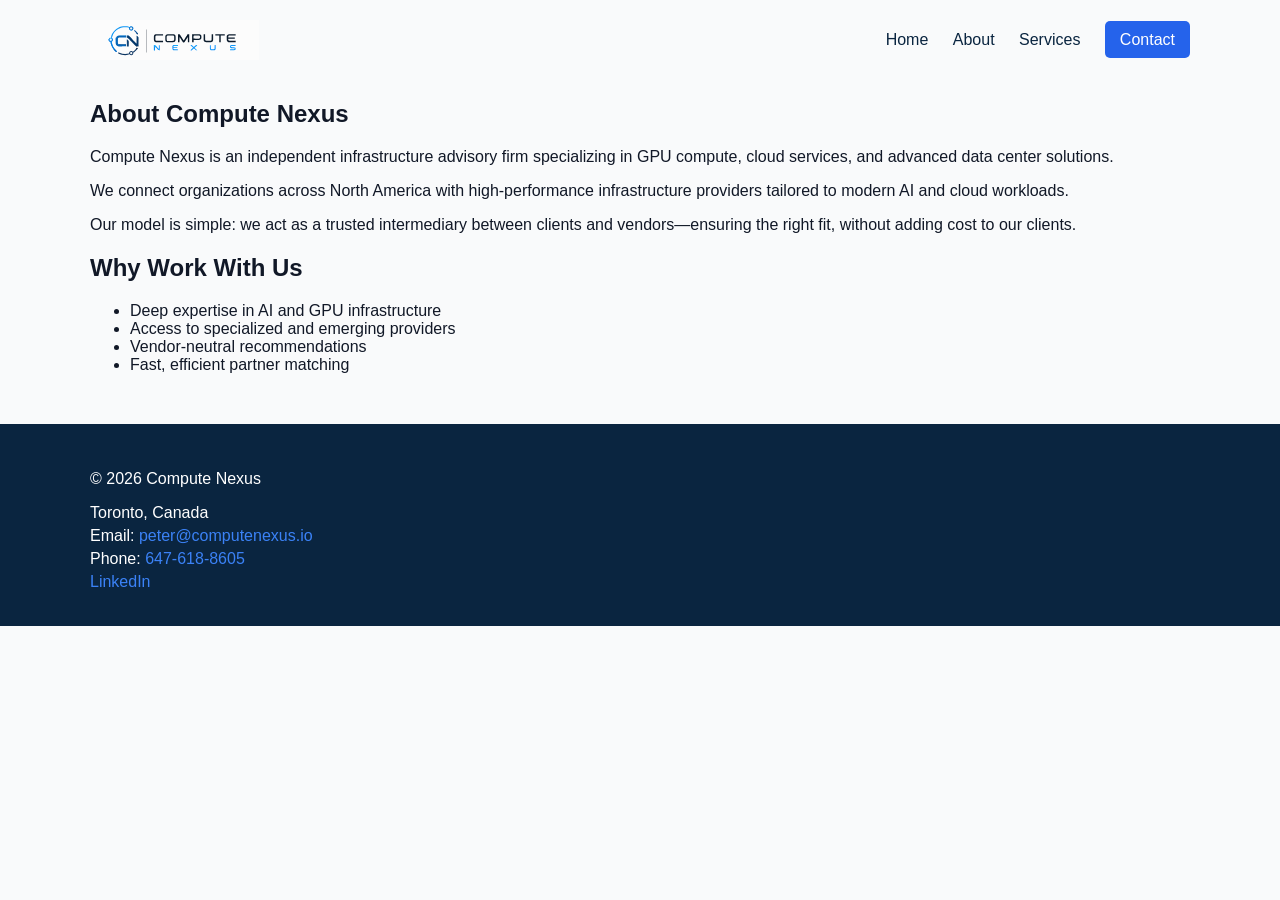
==== about.html @ 67c5bc09 "Add files via upload" ====
<!DOCTYPE html>
<html lang="en">
<head>
    <meta charset="UTF-8">
    <title>About - Compute Nexus</title>
    <link rel="stylesheet" href="css/styles.css">
</head>
<body>

<header>
    <div class="container nav">
        <img src="assets/logo.svg" class="logo">
        <nav>
            <a href="index.html">Home</a>
            <a href="about.html">About</a>
            <a href="services.html">Services</a>
            <a href="contact.html" class="btn">Contact</a>
        </nav>
    </div>
</header>

<section class="container">
    <h1>About Compute Nexus</h1>

    <p>
        Compute Nexus is an independent infrastructure advisory firm specializing
        in GPU compute, cloud services, and advanced data center solutions.
    </p>

    <p>
        We connect organizations across North America with high-performance
        infrastructure providers tailored to modern AI and cloud workloads.
    </p>

    <p>
        Our model is simple: we act as a trusted intermediary between clients
        and vendors—ensuring the right fit, without adding cost to our clients.
    </p>

    <h2>Why Work With Us</h2>
    <ul>
        <li>Deep expertise in AI and GPU infrastructure</li>
        <li>Access to specialized and emerging providers</li>
        <li>Vendor-neutral recommendations</li>
        <li>Fast, efficient partner matching</li>
    </ul>
</section>

<footer class="footer">
    <div class="container">
        <p>© 2026 Compute Nexus</p>
        <div class="footer-info">
            <p>Toronto, Canada</p>
            <p>Email: <a href="mailto:peter@computenexus.io">peter@computenexus.io</a></p>
            <p>Phone: <a href="tel:16476188605">647-618-8605</a></p>
            <p>
                <a href="https://www.linkedin.com/company/compute-nexus/" target="_blank">
                    LinkedIn
                </a>
            </p>
        </div>
    </div>
</footer>

</body>
</html>
---- css/styles.css ----
body {
    font-family: Arial, sans-serif;
    margin: 0;
    background: #F9FAFB;
    color: #111827;
}

.container {
    width: 90%;
    max-width: 1100px;
    margin: auto;
}

.nav {
    display: flex;
    justify-content: space-between;
    align-items: center;
    padding: 20px 0;
}

.logo {
    height: 40px;
}

nav a {
    margin-left: 20px;
    text-decoration: none;
    color: #0A2540;
}

.btn {
    background: #2563EB;
    color: white;
    padding: 10px 15px;
    border-radius: 5px;
}

.hero {
    padding: 100px 0;
    text-align: center;
}

.grid {
    display: flex;
    gap: 20px;
}

.chatbox-placeholder {
    border: 2px dashed #ccc;
    padding: 40px;
    margin-top: 20px;
}

/* FORM */
form input, form textarea {
    display: block;
    width: 100%;
    margin-bottom: 10px;
    padding: 10px;
}

/* FOOTER */
.footer {
    background: #0A2540;
    color: white;
    padding: 30px 0;
    margin-top: 50px;
}

.footer a {
    color: #3B82F6;
    text-decoration: none;
}

.footer-info p {
    margin: 5px 0;
}
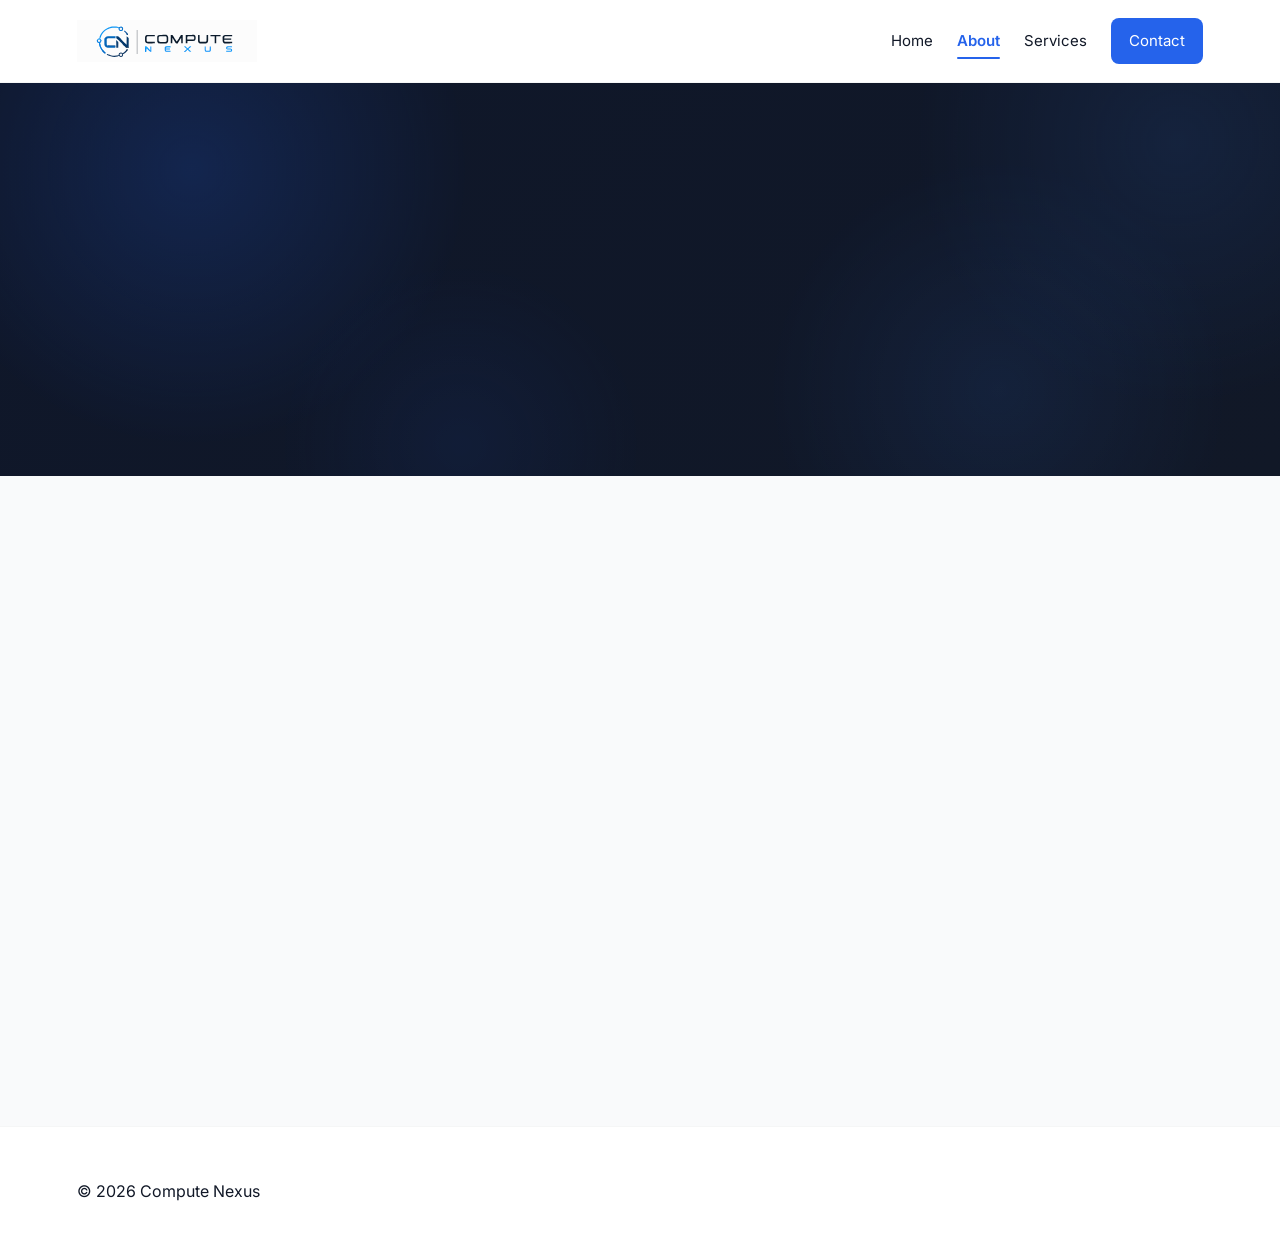
==== commit f9b5a1f1: "Add files via upload May 6th 2026, lots of tweaks" ====
--- a/about.html
+++ b/about.html
@@ -2,65 +2,72 @@
 <html lang="en">
 <head>
     <meta charset="UTF-8">
-    <title>About - Compute Nexus</title>
+    <meta name="viewport" content="width=device-width, initial-scale=1.0">
+    <title>Compute Nexus | GPU, Cloud & Colocation Advisory in Canada and the US</title>
+
+    <meta name="description" content="Toronto-based infrastructure advisory specializing in GPU sourcing, liquid-cooled colocation, cloud services, and AI-ready infrastructure across North America.">
+
+    <link rel="icon" type="image/png" href="assets/favicon-v2.png">
+    <link href="https://fonts.googleapis.com/css2?family=Inter:wght@300;400;600;700&display=swap" rel="stylesheet">
     <link rel="stylesheet" href="css/styles.css">
 </head>
 <body>
 
 <header>
     <div class="container nav">
-        <img src="assets/logo.svg" class="logo">
-        <nav>
+        <img src="assets/logo.svg" alt="Compute Nexus Logo" class="logo">
+
+        <nav class="main-nav">
             <a href="index.html">Home</a>
-            <a href="about.html">About</a>
+            <a href="about.html" class="active">About</a>
             <a href="services.html">Services</a>
-            <a href="contact.html" class="btn">Contact</a>
+            <a href="contact.html" class="btn nav-btn">Contact</a>
         </nav>
     </div>
 </header>
 
-<section class="container">
-    <h1>About Compute Nexus</h1>
+<section class="page-hero hero-about">
+    <div class="container fade-in">
+        <h1>Independent Infrastructure Advisory for Modern AI Workloads</h1>
+        <p>
+            Toronto-based and North America focused, Compute Nexus helps organizations source
+            GPU infrastructure, cloud capacity, and advanced colocation environments with clarity and speed.
+        </p>
+    </div>
+</section>
 
-    <p>
-        Compute Nexus is an independent infrastructure advisory firm specializing
-        in GPU compute, cloud services, and advanced data center solutions.
-    </p>
+<section class="container page-section">
+    <div class="fade-in">
+        <p>
+            Compute Nexus is an independent infrastructure advisory firm specializing
+            in GPU compute, cloud services, and advanced data center solutions.
+        </p>
 
-    <p>
-        We connect organizations across North America with high-performance
-        infrastructure providers tailored to modern AI and cloud workloads.
-    </p>
+        <p>
+            We connect organizations with vetted providers across North America and globally,
+            helping teams move faster while reducing sourcing friction.
+        </p>
+    </div>
 
-    <p>
-        Our model is simple: we act as a trusted intermediary between clients
-        and vendors—ensuring the right fit, without adding cost to our clients.
-    </p>
+    <h2 class="fade-in">Why Work With Us</h2>
 
-    <h2>Why Work With Us</h2>
-    <ul>
-        <li>Deep expertise in AI and GPU infrastructure</li>
-        <li>Access to specialized and emerging providers</li>
-        <li>Vendor-neutral recommendations</li>
-        <li>Fast, efficient partner matching</li>
-    </ul>
+    <div class="card fade-in">
+        <ul>
+            <li>No cost to clients</li>
+            <li>Toronto-based, North America focused</li>
+            <li>Access to specialized, off-market, and emerging providers</li>
+            <li>Vendor-neutral</li>
+            <li>Deep expertise in AI and GPU infrastructure</li>
+        </ul>
+    </div>
 </section>
 
 <footer class="footer">
     <div class="container">
         <p>© 2026 Compute Nexus</p>
-        <div class="footer-info">
-            <p>Toronto, Canada</p>
-            <p>Email: <a href="mailto:peter@computenexus.io">peter@computenexus.io</a></p>
-            <p>Phone: <a href="tel:16476188605">647-618-8605</a></p>
-            <p>
-                <a href="https://www.linkedin.com/company/compute-nexus/" target="_blank">
-                    LinkedIn
-                </a>
-            </p>
-        </div>
     </div>
 </footer>
 
+<script src="js/script.js"></script>
 </body>
 </html>
--- a/css/styles.css
+++ b/css/styles.css
@@ -1,77 +1,429 @@
 body {
-    font-family: Arial, sans-serif;
+    font-family: 'Inter', sans-serif;
     margin: 0;
     background: #F9FAFB;
     color: #111827;
+    line-height: 1.6;
 }
 
 .container {
-    width: 90%;
-    max-width: 1100px;
-    margin: auto;
+    width: 88%;
+    max-width: 1180px;
+    margin: 0 auto;
+}
+
+h1, h2, h3 {
+    font-weight: 600;
+    letter-spacing: -0.4px;
+}
+
+a {
+    text-decoration: none;
+    color: inherit;
+}
+
+/* Header */
+header {
+    padding: 18px 0;
+    background: rgba(255, 255, 255, 0.92);
+    backdrop-filter: blur(8px);
+    -webkit-backdrop-filter: blur(8px);
+    position: sticky;
+    top: 0;
+    z-index: 50;
+    border-bottom: 1px solid rgba(17, 24, 39, 0.04);
 }
 
 .nav {
     display: flex;
+    align-items: center;
     justify-content: space-between;
+}
+
+.logo {
+    max-width: 180px;
+    height: auto;
+}
+
+.main-nav {
+    display: flex;
     align-items: center;
-    padding: 20px 0;
-}
-
-.logo {
-    height: 40px;
-}
-
-nav a {
-    margin-left: 20px;
-    text-decoration: none;
-    color: #0A2540;
+    gap: 24px;
+    flex-wrap: nowrap;
+}
+
+.main-nav a {
+    font-size: 15px;
+    white-space: nowrap;
+    transition: color 0.22s ease;
+}
+
+/* Active navigation */
+.main-nav a.active {
+    color: #2563EB;
+    font-weight: 600;
+}
+
+.main-nav a.active:not(.btn) {
+    position: relative;
+}
+
+.main-nav a.active:not(.btn)::after {
+    content: "";
+    position: absolute;
+    left: 0;
+    bottom: -6px;
+    width: 100%;
+    height: 2px;
+    background: #2563EB;
+    border-radius: 2px;
+}
+
+/* Buttons */
+.btn,
+.btn-outline {
+    padding: 11px 18px;
+    border-radius: 8px;
+    font-size: 14px;
+    display: inline-block;
+    white-space: nowrap;
+    transition:
+        transform 0.22s ease,
+        box-shadow 0.22s ease;
 }
 
 .btn {
     background: #2563EB;
     color: white;
-    padding: 10px 15px;
-    border-radius: 5px;
-}
-
+}
+
+.btn-outline {
+    border: 1px solid #2563EB;
+    color: #2563EB;
+}
+
+.btn:hover,
+.btn-outline:hover {
+    transform: translateY(-2px);
+}
+
+/* Homepage hero */
 .hero {
-    padding: 100px 0;
-    text-align: center;
-}
-
+    position: relative;
+    overflow: hidden;
+    padding: 90px 0 70px;
+    color: white;
+    background:
+        radial-gradient(circle at 20% 20%, rgba(37,99,235,0.35), transparent 25%),
+        radial-gradient(circle at 80% 30%, rgba(59,130,246,0.25), transparent 20%),
+        linear-gradient(135deg, #0f172a 0%, #111827 100%);
+}
+
+.hero h1 {
+    font-size: 46px;
+    line-height: 1.18;
+    max-width: 920px;
+}
+
+.typing-line {
+    font-size: 20px;
+    margin-top: 18px;
+    min-height: 36px;
+    color: #dbeafe;
+}
+
+.cursor {
+    animation: blink 0.9s infinite;
+}
+
+@keyframes blink {
+    50% {
+        opacity: 0;
+    }
+}
+
+.hero-buttons {
+    margin-top: 28px;
+    display: flex;
+    gap: 14px;
+}
+
+/* Interior page hero */
+.page-hero {
+    position: relative;
+    overflow: hidden;
+    padding: 70px 0 50px;
+    color: white;
+    background: linear-gradient(135deg, #0f172a 0%, #111827 100%);
+}
+
+.page-hero::before,
+.page-hero::after {
+    content: "";
+    position: absolute;
+    inset: -20%;
+    pointer-events: none;
+}
+
+.page-hero::before {
+    background:
+        radial-gradient(circle at 25% 30%, rgba(37,99,235,0.40), transparent 20%),
+        radial-gradient(circle at 70% 70%, rgba(59,130,246,0.20), transparent 18%);
+    animation: heroFloatOne 18s ease-in-out infinite alternate;
+}
+
+.page-hero::after {
+    background:
+        radial-gradient(circle at 80% 25%, rgba(59,130,246,0.25), transparent 18%),
+        radial-gradient(circle at 40% 80%, rgba(37,99,235,0.18), transparent 16%);
+    animation: heroFloatTwo 22s ease-in-out infinite alternate;
+}
+
+.page-hero .container {
+    position: relative;
+    z-index: 2;
+}
+
+.page-hero h1 {
+    font-size: 42px;
+    line-height: 1.18;
+    max-width: 850px;
+}
+
+.page-hero p {
+    font-size: 18px;
+    color: #dbeafe;
+    max-width: 760px;
+    margin-top: 14px;
+}
+
+/* Hero variations */
+.hero-home::before {
+    animation-duration: 18s;
+}
+
+.hero-about::before {
+    opacity: 0.48;
+    animation-duration: 24s;
+}
+
+.hero-about::after {
+    opacity: 0.42;
+    animation-duration: 28s;
+}
+
+.hero-services::before {
+    opacity: 0.62;
+    animation-duration: 16s;
+}
+
+.hero-services::after {
+    opacity: 0.50;
+    animation-duration: 20s;
+}
+
+.hero-contact::before {
+    opacity: 0.44;
+    animation-duration: 26s;
+}
+
+.hero-contact::after {
+    opacity: 0.36;
+    animation-duration: 30s;
+}
+
+/* Hero animation */
+@keyframes heroFloatOne {
+    0% {
+        transform: translate3d(0, 0, 0) scale(1);
+    }
+    100% {
+        transform: translate3d(-24px, 18px, 0) scale(1.06);
+    }
+}
+
+@keyframes heroFloatTwo {
+    0% {
+        transform: translate3d(0, 0, 0) scale(1);
+    }
+    100% {
+        transform: translate3d(22px, -16px, 0) scale(1.04);
+    }
+}
+
+/* Sections */
+.page-section,
+.features {
+    padding: 56px 0;
+}
+
+.page-section p,
+.page-section li {
+    font-size: 18px;
+    line-height: 1.7;
+}
+
+.page-section ul {
+    padding-left: 20px;
+}
+
+/* Grid */
 .grid {
-    display: flex;
-    gap: 20px;
-}
-
-.chatbox-placeholder {
-    border: 2px dashed #ccc;
-    padding: 40px;
-    margin-top: 20px;
-}
-
-/* FORM */
-form input, form textarea {
-    display: block;
+    display: grid;
+    grid-template-columns: repeat(3, 1fr);
+    gap: 22px;
+}
+
+/* Cards */
+.card {
+    background: white;
+    padding: 26px;
+    border-radius: 12px;
+    box-shadow: 0 6px 18px rgba(0,0,0,0.05);
+    border: 1px solid rgba(17, 24, 39, 0.04);
+    transition:
+        transform 0.28s ease,
+        box-shadow 0.28s ease,
+        border-color 0.28s ease;
+    will-change: transform;
+    margin-bottom: 22px;
+}
+
+.card:hover {
+    transform: translateY(-6px);
+    box-shadow: 0 14px 32px rgba(0, 0, 0, 0.09);
+    border-color: rgba(37, 99, 235, 0.10);
+}
+
+/* Fade in */
+.fade-in {
+    opacity: 0;
+    transform: translateY(18px);
+    transition:
+        opacity 0.65s ease,
+        transform 0.65s ease;
+}
+
+.fade-in.visible {
+    opacity: 1;
+    transform: translateY(0);
+}
+
+/* Forms */
+form input,
+form textarea,
+button {
     width: 100%;
-    margin-bottom: 10px;
-    padding: 10px;
-}
-
-/* FOOTER */
+    box-sizing: border-box;
+    padding: 12px;
+    margin-bottom: 12px;
+    border-radius: 8px;
+    border: 1px solid #d1d5db;
+    font-family: inherit;
+    font-size: 15px;
+}
+
+textarea {
+    min-height: 140px;
+    resize: vertical;
+}
+
+button {
+    background: #2563EB;
+    color: white;
+    border: none;
+    cursor: pointer;
+}
+
+/* Footer */
 .footer {
-    background: #0A2540;
-    color: white;
-    padding: 30px 0;
-    margin-top: 50px;
-}
-
-.footer a {
-    color: #3B82F6;
-    text-decoration: none;
+    padding: 36px 0;
+    background: #ffffff;
+    margin-top: 40px;
+    border-top: 1px solid rgba(17, 24, 39, 0.04);
 }
 
 .footer-info p {
-    margin: 5px 0;
+    margin: 4px 0;
+}
+
+/* Mobile */
+@media (max-width: 768px) {
+
+    .container {
+        width: 92%;
+    }
+
+    .nav {
+        flex-direction: column;
+        gap: 14px;
+    }
+
+    .main-nav {
+        width: 100%;
+        display: grid;
+        grid-template-columns: repeat(2, auto);
+        justify-content: center;
+        gap: 10px 12px;
+    }
+
+    .main-nav a {
+        text-align: center;
+        font-size: 14px;
+    }
+
+    .nav-btn {
+        padding-left: 14px;
+        padding-right: 14px;
+    }
+
+    .hero,
+    .page-hero {
+        padding: 52px 0 42px;
+    }
+
+    .hero h1,
+    .page-hero h1 {
+        font-size: 30px;
+        line-height: 1.22;
+        text-align: center;
+    }
+
+    .typing-line,
+    .page-hero p {
+        font-size: 16px;
+        text-align: center;
+        min-height: 54px;
+    }
+
+    .hero-buttons {
+        flex-direction: column;
+        align-items: center;
+    }
+
+    .grid {
+        grid-template-columns: 1fr;
+    }
+
+    .page-section p,
+    .page-section li {
+        font-size: 17px;
+        line-height: 1.65;
+    }
+
+    .card {
+        padding: 20px;
+    }
+
+    .card:active {
+        transform: translateY(-2px);
+    }
+
+    .calendly-inline-widget {
+        height: 760px !important;
+    }
+
+    .logo {
+        max-width: 170px;
+    }
 }
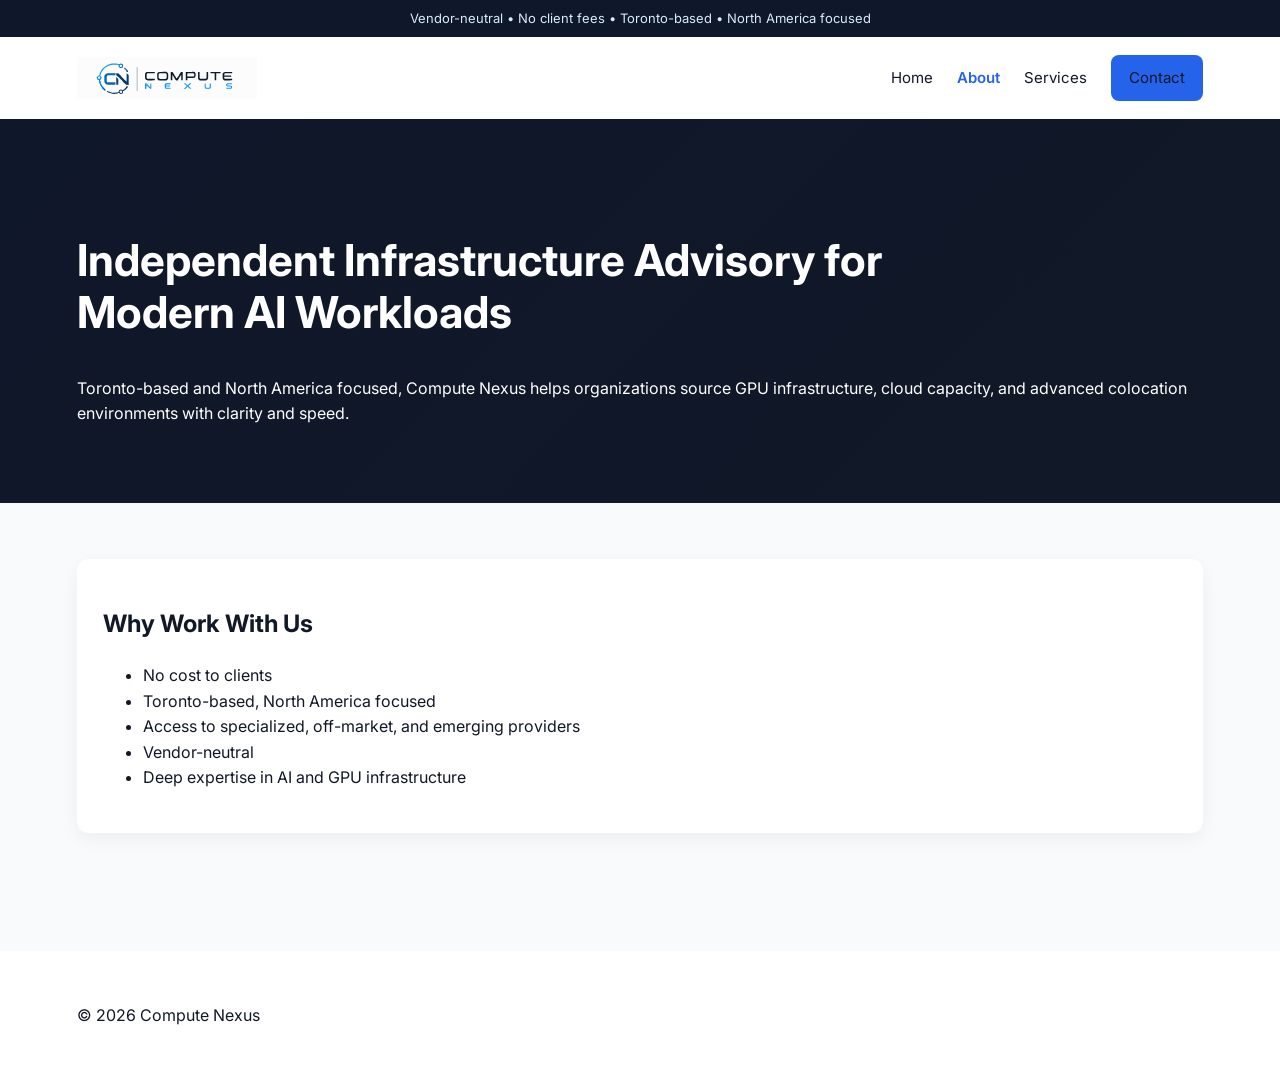
==== commit c0050245: "Add files via upload trying updates again" ====
--- a/about.html
+++ b/about.html
@@ -7,11 +7,24 @@
 
     <meta name="description" content="Toronto-based infrastructure advisory specializing in GPU sourcing, liquid-cooled colocation, cloud services, and AI-ready infrastructure across North America.">
 
+    <!-- Google tag (gtag.js) -->
+    <script async src="https://www.googletagmanager.com/gtag/js?id=G-DFV7FZLFPQ"></script>
+    <script>
+      window.dataLayer = window.dataLayer || [];
+      function gtag(){dataLayer.push(arguments);}
+      gtag('js', new Date());
+      gtag('config', 'G-DFV7FZLFPQ');
+    </script>
+
     <link rel="icon" type="image/png" href="assets/favicon-v2.png">
     <link href="https://fonts.googleapis.com/css2?family=Inter:wght@300;400;600;700&display=swap" rel="stylesheet">
     <link rel="stylesheet" href="css/styles.css">
 </head>
 <body>
+
+<div class="top-strip">
+    Vendor-neutral • No client fees • Toronto-based • North America focused
+</div>
 
 <header>
     <div class="container nav">
@@ -30,28 +43,15 @@
     <div class="container fade-in">
         <h1>Independent Infrastructure Advisory for Modern AI Workloads</h1>
         <p>
-            Toronto-based and North America focused, Compute Nexus helps organizations source
-            GPU infrastructure, cloud capacity, and advanced colocation environments with clarity and speed.
+            Toronto-based and North America focused, Compute Nexus helps organizations source GPU infrastructure,
+            cloud capacity, and advanced colocation environments with clarity and speed.
         </p>
     </div>
 </section>
 
 <section class="container page-section">
-    <div class="fade-in">
-        <p>
-            Compute Nexus is an independent infrastructure advisory firm specializing
-            in GPU compute, cloud services, and advanced data center solutions.
-        </p>
-
-        <p>
-            We connect organizations with vetted providers across North America and globally,
-            helping teams move faster while reducing sourcing friction.
-        </p>
-    </div>
-
-    <h2 class="fade-in">Why Work With Us</h2>
-
     <div class="card fade-in">
+        <h2>Why Work With Us</h2>
         <ul>
             <li>No cost to clients</li>
             <li>Toronto-based, North America focused</li>
--- a/css/styles.css
+++ b/css/styles.css
@@ -12,115 +12,72 @@
     margin: 0 auto;
 }
 
-h1, h2, h3 {
-    font-weight: 600;
-    letter-spacing: -0.4px;
+.top-strip {
+    background: #0f172a;
+    color: #dbeafe;
+    font-size: 13px;
+    padding: 8px 0;
+    text-align: center;
 }
 
-a {
-    text-decoration: none;
-    color: inherit;
-}
-
-/* Header */
 header {
     padding: 18px 0;
-    background: rgba(255, 255, 255, 0.92);
+    background: rgba(255,255,255,0.94);
     backdrop-filter: blur(8px);
-    -webkit-backdrop-filter: blur(8px);
     position: sticky;
     top: 0;
     z-index: 50;
-    border-bottom: 1px solid rgba(17, 24, 39, 0.04);
 }
 
 .nav {
     display: flex;
+    justify-content: space-between;
     align-items: center;
-    justify-content: space-between;
 }
 
 .logo {
     max-width: 180px;
-    height: auto;
 }
 
 .main-nav {
     display: flex;
+    gap: 24px;
     align-items: center;
-    gap: 24px;
-    flex-wrap: nowrap;
 }
 
 .main-nav a {
+    text-decoration: none;
+    color: #111827;
     font-size: 15px;
-    white-space: nowrap;
-    transition: color 0.22s ease;
 }
 
-/* Active navigation */
 .main-nav a.active {
     color: #2563EB;
     font-weight: 600;
 }
 
-.main-nav a.active:not(.btn) {
-    position: relative;
-}
-
-.main-nav a.active:not(.btn)::after {
-    content: "";
-    position: absolute;
-    left: 0;
-    bottom: -6px;
-    width: 100%;
-    height: 2px;
-    background: #2563EB;
-    border-radius: 2px;
-}
-
-/* Buttons */
-.btn,
-.btn-outline {
-    padding: 11px 18px;
-    border-radius: 8px;
-    font-size: 14px;
-    display: inline-block;
-    white-space: nowrap;
-    transition:
-        transform 0.22s ease,
-        box-shadow 0.22s ease;
+.main-nav a.btn.active {
+    color: white;
 }
 
 .btn {
     background: #2563EB;
     color: white;
+    padding: 11px 18px;
+    border-radius: 8px;
+    text-decoration: none;
 }
 
-.btn-outline {
-    border: 1px solid #2563EB;
-    color: #2563EB;
+.hero,
+.page-hero {
+    padding: 80px 0 60px;
+    background: linear-gradient(135deg, #0f172a 0%, #111827 100%);
+    color: white;
 }
 
-.btn:hover,
-.btn-outline:hover {
-    transform: translateY(-2px);
-}
-
-/* Homepage hero */
-.hero {
-    position: relative;
-    overflow: hidden;
-    padding: 90px 0 70px;
-    color: white;
-    background:
-        radial-gradient(circle at 20% 20%, rgba(37,99,235,0.35), transparent 25%),
-        radial-gradient(circle at 80% 30%, rgba(59,130,246,0.25), transparent 20%),
-        linear-gradient(135deg, #0f172a 0%, #111827 100%);
-}
-
-.hero h1 {
-    font-size: 46px;
+.hero h1,
+.page-hero h1 {
+    font-size: 44px;
     line-height: 1.18;
     max-width: 920px;
 }
@@ -132,184 +89,35 @@
     color: #dbeafe;
 }
 
-.cursor {
-    animation: blink 0.9s infinite;
+.hero-buttons {
+    margin-top: 28px;
 }
 
-@keyframes blink {
-    50% {
-        opacity: 0;
-    }
-}
-
-.hero-buttons {
-    margin-top: 28px;
-    display: flex;
-    gap: 14px;
-}
-
-/* Interior page hero */
-.page-hero {
-    position: relative;
-    overflow: hidden;
-    padding: 70px 0 50px;
-    color: white;
-    background: linear-gradient(135deg, #0f172a 0%, #111827 100%);
-}
-
-.page-hero::before,
-.page-hero::after {
-    content: "";
-    position: absolute;
-    inset: -20%;
-    pointer-events: none;
-}
-
-.page-hero::before {
-    background:
-        radial-gradient(circle at 25% 30%, rgba(37,99,235,0.40), transparent 20%),
-        radial-gradient(circle at 70% 70%, rgba(59,130,246,0.20), transparent 18%);
-    animation: heroFloatOne 18s ease-in-out infinite alternate;
-}
-
-.page-hero::after {
-    background:
-        radial-gradient(circle at 80% 25%, rgba(59,130,246,0.25), transparent 18%),
-        radial-gradient(circle at 40% 80%, rgba(37,99,235,0.18), transparent 16%);
-    animation: heroFloatTwo 22s ease-in-out infinite alternate;
-}
-
-.page-hero .container {
-    position: relative;
-    z-index: 2;
-}
-
-.page-hero h1 {
-    font-size: 42px;
-    line-height: 1.18;
-    max-width: 850px;
-}
-
-.page-hero p {
-    font-size: 18px;
-    color: #dbeafe;
-    max-width: 760px;
-    margin-top: 14px;
-}
-
-/* Hero variations */
-.hero-home::before {
-    animation-duration: 18s;
-}
-
-.hero-about::before {
-    opacity: 0.48;
-    animation-duration: 24s;
-}
-
-.hero-about::after {
-    opacity: 0.42;
-    animation-duration: 28s;
-}
-
-.hero-services::before {
-    opacity: 0.62;
-    animation-duration: 16s;
-}
-
-.hero-services::after {
-    opacity: 0.50;
-    animation-duration: 20s;
-}
-
-.hero-contact::before {
-    opacity: 0.44;
-    animation-duration: 26s;
-}
-
-.hero-contact::after {
-    opacity: 0.36;
-    animation-duration: 30s;
-}
-
-/* Hero animation */
-@keyframes heroFloatOne {
-    0% {
-        transform: translate3d(0, 0, 0) scale(1);
-    }
-    100% {
-        transform: translate3d(-24px, 18px, 0) scale(1.06);
-    }
-}
-
-@keyframes heroFloatTwo {
-    0% {
-        transform: translate3d(0, 0, 0) scale(1);
-    }
-    100% {
-        transform: translate3d(22px, -16px, 0) scale(1.04);
-    }
-}
-
-/* Sections */
-.page-section,
-.features {
+.features,
+.page-section {
     padding: 56px 0;
 }
 
-.page-section p,
-.page-section li {
-    font-size: 18px;
-    line-height: 1.7;
-}
-
-.page-section ul {
-    padding-left: 20px;
-}
-
-/* Grid */
 .grid {
     display: grid;
     grid-template-columns: repeat(3, 1fr);
     gap: 22px;
 }
 
-/* Cards */
 .card {
     background: white;
     padding: 26px;
     border-radius: 12px;
     box-shadow: 0 6px 18px rgba(0,0,0,0.05);
-    border: 1px solid rgba(17, 24, 39, 0.04);
-    transition:
-        transform 0.28s ease,
-        box-shadow 0.28s ease,
-        border-color 0.28s ease;
-    will-change: transform;
     margin-bottom: 22px;
 }
 
-.card:hover {
-    transform: translateY(-6px);
-    box-shadow: 0 14px 32px rgba(0, 0, 0, 0.09);
-    border-color: rgba(37, 99, 235, 0.10);
+.footer {
+    padding: 36px 0;
+    background: white;
+    margin-top: 40px;
 }
 
-/* Fade in */
-.fade-in {
-    opacity: 0;
-    transform: translateY(18px);
-    transition:
-        opacity 0.65s ease,
-        transform 0.65s ease;
-}
-
-.fade-in.visible {
-    opacity: 1;
-    transform: translateY(0);
-}
-
-/* Forms */
 form input,
 form textarea,
 button {
@@ -320,12 +128,6 @@
     border-radius: 8px;
     border: 1px solid #d1d5db;
     font-family: inherit;
-    font-size: 15px;
-}
-
-textarea {
-    min-height: 140px;
-    resize: vertical;
 }
 
 button {
@@ -335,25 +137,12 @@
     cursor: pointer;
 }
 
-/* Footer */
-.footer {
-    padding: 36px 0;
-    background: #ffffff;
-    margin-top: 40px;
-    border-top: 1px solid rgba(17, 24, 39, 0.04);
+.email-direct {
+    margin-top: 16px;
+    font-size: 15px;
 }
 
-.footer-info p {
-    margin: 4px 0;
-}
-
-/* Mobile */
 @media (max-width: 768px) {
-
-    .container {
-        width: 92%;
-    }
-
     .nav {
         flex-direction: column;
         gap: 14px;
@@ -367,63 +156,13 @@
         gap: 10px 12px;
     }
 
-    .main-nav a {
-        text-align: center;
-        font-size: 14px;
-    }
-
-    .nav-btn {
-        padding-left: 14px;
-        padding-right: 14px;
-    }
-
-    .hero,
-    .page-hero {
-        padding: 52px 0 42px;
-    }
-
     .hero h1,
     .page-hero h1 {
         font-size: 30px;
-        line-height: 1.22;
         text-align: center;
-    }
-
-    .typing-line,
-    .page-hero p {
-        font-size: 16px;
-        text-align: center;
-        min-height: 54px;
-    }
-
-    .hero-buttons {
-        flex-direction: column;
-        align-items: center;
     }
 
     .grid {
         grid-template-columns: 1fr;
     }
-
-    .page-section p,
-    .page-section li {
-        font-size: 17px;
-        line-height: 1.65;
-    }
-
-    .card {
-        padding: 20px;
-    }
-
-    .card:active {
-        transform: translateY(-2px);
-    }
-
-    .calendly-inline-widget {
-        height: 760px !important;
-    }
-
-    .logo {
-        max-width: 170px;
-    }
 }
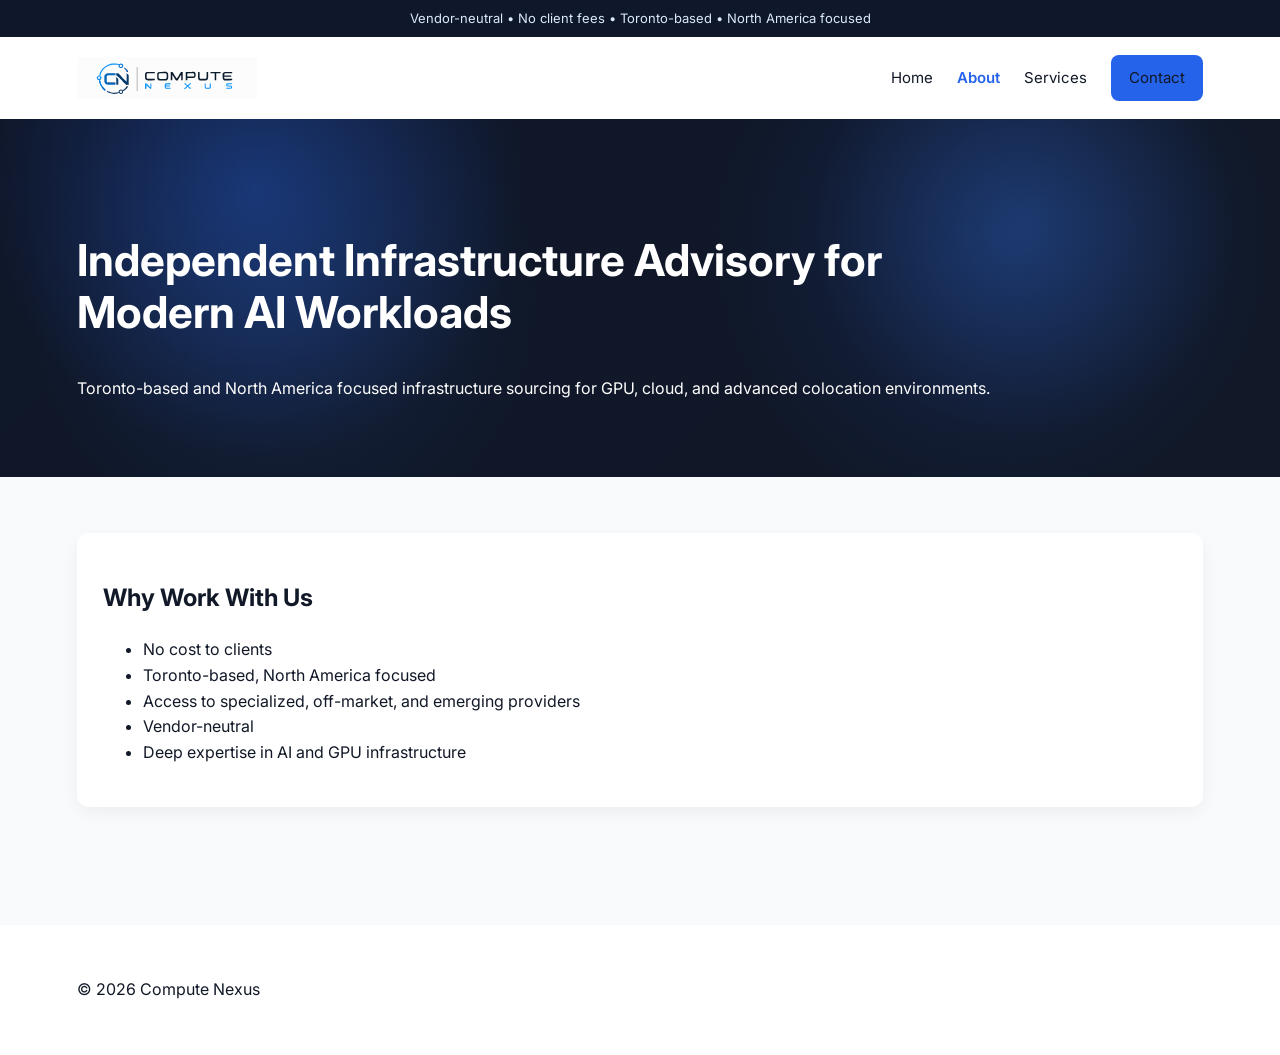
==== commit 1c14e4f7: "Add files via upload" ====
--- a/about.html
+++ b/about.html
@@ -22,14 +22,11 @@
 </head>
 <body>
 
-<div class="top-strip">
-    Vendor-neutral • No client fees • Toronto-based • North America focused
-</div>
+<div class="top-strip">Vendor-neutral • No client fees • Toronto-based • North America focused</div>
 
 <header>
     <div class="container nav">
         <img src="assets/logo.svg" alt="Compute Nexus Logo" class="logo">
-
         <nav class="main-nav">
             <a href="index.html">Home</a>
             <a href="about.html" class="active">About</a>
@@ -40,17 +37,14 @@
 </header>
 
 <section class="page-hero hero-about">
-    <div class="container fade-in">
+    <div class="container">
         <h1>Independent Infrastructure Advisory for Modern AI Workloads</h1>
-        <p>
-            Toronto-based and North America focused, Compute Nexus helps organizations source GPU infrastructure,
-            cloud capacity, and advanced colocation environments with clarity and speed.
-        </p>
+        <p>Toronto-based and North America focused infrastructure sourcing for GPU, cloud, and advanced colocation environments.</p>
     </div>
 </section>
 
 <section class="container page-section">
-    <div class="card fade-in">
+    <div class="card">
         <h2>Why Work With Us</h2>
         <ul>
             <li>No cost to clients</li>
--- a/css/styles.css
+++ b/css/styles.css
@@ -70,9 +70,35 @@
 
 .hero,
 .page-hero {
+    position: relative;
+    overflow: hidden;
     padding: 80px 0 60px;
-    background: linear-gradient(135deg, #0f172a 0%, #111827 100%);
     color: white;
+    background:
+        radial-gradient(circle at 20% 20%, rgba(37,99,235,0.35), transparent 25%),
+        radial-gradient(circle at 80% 30%, rgba(59,130,246,0.25), transparent 20%),
+        linear-gradient(135deg, #0f172a 0%, #111827 100%);
+}
+
+.hero::before,
+.page-hero::before {
+    content: "";
+    position: absolute;
+    inset: -20%;
+    background:
+        radial-gradient(circle at 30% 50%, rgba(59,130,246,0.12), transparent 20%),
+        radial-gradient(circle at 70% 40%, rgba(37,99,235,0.16), transparent 22%);
+    animation: drift 18s ease-in-out infinite alternate;
+    pointer-events: none;
+}
+
+@keyframes drift {
+    0% {
+        transform: translate3d(0,0,0) scale(1);
+    }
+    100% {
+        transform: translate3d(-24px,16px,0) scale(1.06);
+    }
 }
 
 .hero h1,
@@ -80,17 +106,20 @@
     font-size: 44px;
     line-height: 1.18;
     max-width: 920px;
+    position: relative;
+    z-index: 2;
 }
 
-.typing-line {
-    font-size: 20px;
-    margin-top: 18px;
-    min-height: 36px;
-    color: #dbeafe;
+.hero p,
+.page-hero p {
+    position: relative;
+    z-index: 2;
 }
 
 .hero-buttons {
     margin-top: 28px;
+    position: relative;
+    z-index: 2;
 }
 
 .features,
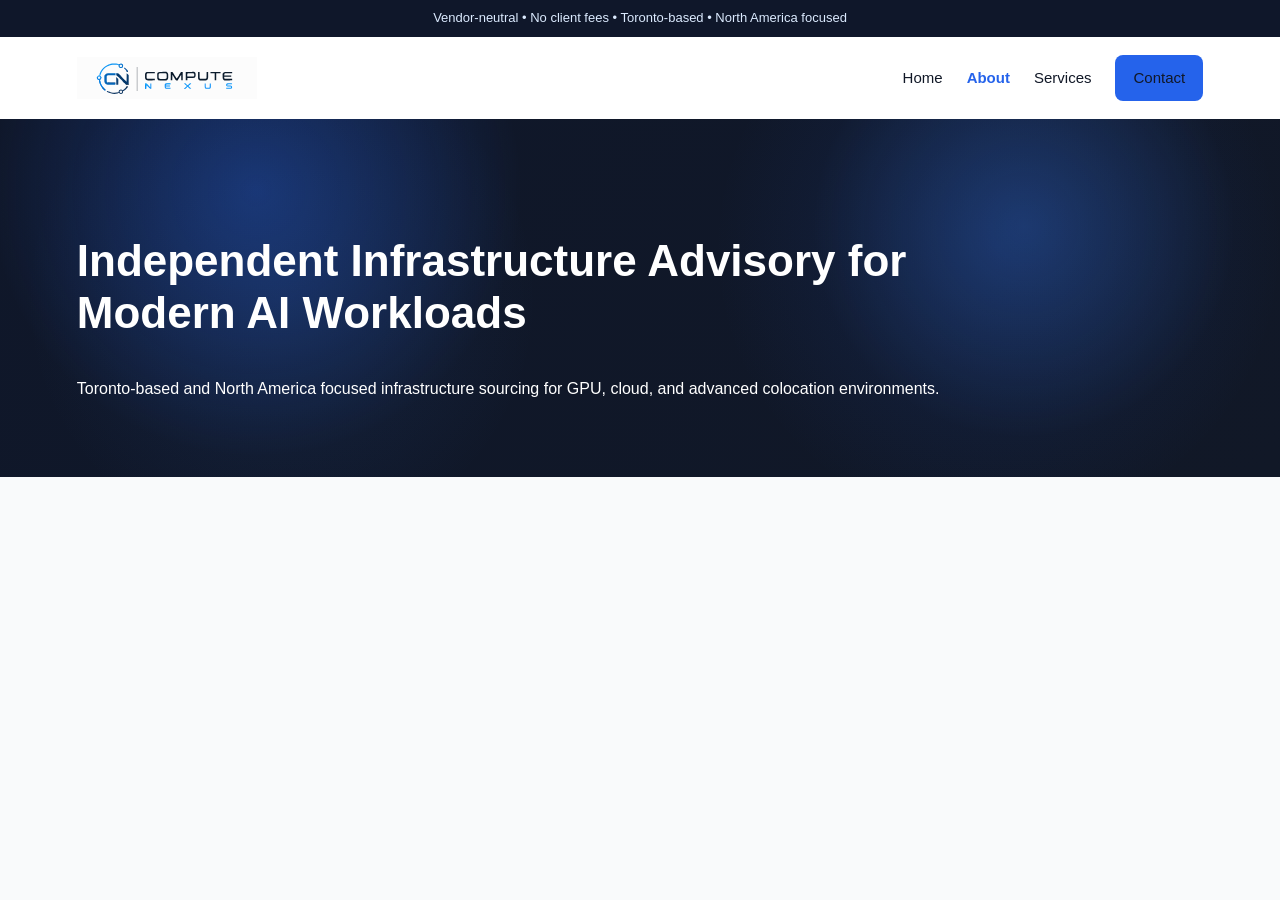
==== commit 18c0b422: "Final favicon update" ====
--- a/about.html
+++ b/about.html
@@ -1,67 +1,73 @@
-<!DOCTYPE html>
-<html lang="en">
-<head>
-    <meta charset="UTF-8">
-    <meta name="viewport" content="width=device-width, initial-scale=1.0">
-    <title>Compute Nexus | GPU, Cloud & Colocation Advisory in Canada and the US</title>
-
-    <meta name="description" content="Toronto-based infrastructure advisory specializing in GPU sourcing, liquid-cooled colocation, cloud services, and AI-ready infrastructure across North America.">
-
-    <!-- Google tag (gtag.js) -->
-    <script async src="https://www.googletagmanager.com/gtag/js?id=G-DFV7FZLFPQ"></script>
-    <script>
-      window.dataLayer = window.dataLayer || [];
-      function gtag(){dataLayer.push(arguments);}
-      gtag('js', new Date());
-      gtag('config', 'G-DFV7FZLFPQ');
-    </script>
-
-    <link rel="icon" type="image/png" href="assets/favicon-v2.png">
-    <link href="https://fonts.googleapis.com/css2?family=Inter:wght@300;400;600;700&display=swap" rel="stylesheet">
-    <link rel="stylesheet" href="css/styles.css">
-</head>
-<body>
-
-<div class="top-strip">Vendor-neutral • No client fees • Toronto-based • North America focused</div>
-
-<header>
-    <div class="container nav">
-        <img src="assets/logo.svg" alt="Compute Nexus Logo" class="logo">
-        <nav class="main-nav">
-            <a href="index.html">Home</a>
-            <a href="about.html" class="active">About</a>
-            <a href="services.html">Services</a>
-            <a href="contact.html" class="btn nav-btn">Contact</a>
-        </nav>
-    </div>
-</header>
-
-<section class="page-hero hero-about">
-    <div class="container">
-        <h1>Independent Infrastructure Advisory for Modern AI Workloads</h1>
-        <p>Toronto-based and North America focused infrastructure sourcing for GPU, cloud, and advanced colocation environments.</p>
-    </div>
-</section>
-
-<section class="container page-section">
-    <div class="card">
-        <h2>Why Work With Us</h2>
-        <ul>
-            <li>No cost to clients</li>
-            <li>Toronto-based, North America focused</li>
-            <li>Access to specialized, off-market, and emerging providers</li>
-            <li>Vendor-neutral</li>
-            <li>Deep expertise in AI and GPU infrastructure</li>
-        </ul>
-    </div>
-</section>
-
-<footer class="footer">
-    <div class="container">
-        <p>© 2026 Compute Nexus</p>
-    </div>
-</footer>
-
-<script src="js/script.js"></script>
-</body>
+<!DOCTYPE html>
+<html lang="en">
+
+<head>
+
+<meta charset="UTF-8">
+<meta name="viewport" content="width=device-width, initial-scale=1.0">
+
+<title>Compute Nexus | GPU, Cloud & Colocation Advisory in Canada and the US</title>
+
+<meta name="description"
+content="Toronto-based infrastructure advisory specializing in GPU sourcing, liquid-cooled colocation, cloud services, and AI-ready infrastructure across North America.">
+
+<script async src="https://www.googletagmanager.com/gtag/js?id=G-HRFWMETFZD"></script>
+
+<script>
+window.dataLayer=window.dataLayer||[];
+function gtag(){dataLayer.push(arguments);}
+gtag('js',new Date());
+gtag('config','G-HRFWMETFZD');
+</script>
+
+<!-- Favicon -->
+<link rel="icon" href="assets/favicon.ico?v=3">
+<link rel="icon" type="image/png" sizes="32x32" href="assets/favicon-32x32.png?v=3">
+<link rel="apple-touch-icon" href="assets/apple-touch-icon.png?v=3">
+
+<link rel="stylesheet" href="css/styles.css">
+
+</head>
+
+<body>
+
+<div class="top-strip">
+Vendor-neutral • No client fees • Toronto-based • North America focused
+</div>
+
+<header>
+
+<div class="container nav">
+
+<img src="assets/logo.svg" class="logo">
+
+<nav class="main-nav">
+<a href="index.html">Home</a>
+<a href="about.html" class="active">About</a>
+<a href="services.html">Services</a>
+<a href="contact.html" class="btn nav-btn">Contact</a>
+</nav>
+
+</div>
+
+</header>
+
+<section class="page-hero hero-about">
+
+<div class="container">
+
+<h1>Independent Infrastructure Advisory for Modern AI Workloads</h1>
+
+<p>
+Toronto-based and North America focused infrastructure sourcing for GPU, cloud, and advanced colocation environments.
+</p>
+
+</div>
+
+</section>
+
+<script src="js/script.js"></script>
+
+</body>
+
 </html>
--- a/css/styles.css
+++ b/css/styles.css
@@ -1,197 +1,197 @@
-body {
-    font-family: 'Inter', sans-serif;
-    margin: 0;
-    background: #F9FAFB;
-    color: #111827;
-    line-height: 1.6;
-}
-
-.container {
-    width: 88%;
-    max-width: 1180px;
-    margin: 0 auto;
-}
-
-.top-strip {
-    background: #0f172a;
-    color: #dbeafe;
-    font-size: 13px;
-    padding: 8px 0;
-    text-align: center;
-}
-
-header {
-    padding: 18px 0;
-    background: rgba(255,255,255,0.94);
-    backdrop-filter: blur(8px);
-    position: sticky;
-    top: 0;
-    z-index: 50;
-}
-
-.nav {
-    display: flex;
-    justify-content: space-between;
-    align-items: center;
-}
-
-.logo {
-    max-width: 180px;
-}
-
-.main-nav {
-    display: flex;
-    gap: 24px;
-    align-items: center;
-}
-
-.main-nav a {
-    text-decoration: none;
-    color: #111827;
-    font-size: 15px;
-}
-
-.main-nav a.active {
-    color: #2563EB;
-    font-weight: 600;
-}
-
-.main-nav a.btn.active {
-    color: white;
-}
-
-.btn {
-    background: #2563EB;
-    color: white;
-    padding: 11px 18px;
-    border-radius: 8px;
-    text-decoration: none;
-}
-
-.hero,
-.page-hero {
-    position: relative;
-    overflow: hidden;
-    padding: 80px 0 60px;
-    color: white;
-    background:
-        radial-gradient(circle at 20% 20%, rgba(37,99,235,0.35), transparent 25%),
-        radial-gradient(circle at 80% 30%, rgba(59,130,246,0.25), transparent 20%),
-        linear-gradient(135deg, #0f172a 0%, #111827 100%);
-}
-
-.hero::before,
-.page-hero::before {
-    content: "";
-    position: absolute;
-    inset: -20%;
-    background:
-        radial-gradient(circle at 30% 50%, rgba(59,130,246,0.12), transparent 20%),
-        radial-gradient(circle at 70% 40%, rgba(37,99,235,0.16), transparent 22%);
-    animation: drift 18s ease-in-out infinite alternate;
-    pointer-events: none;
-}
-
-@keyframes drift {
-    0% {
-        transform: translate3d(0,0,0) scale(1);
-    }
-    100% {
-        transform: translate3d(-24px,16px,0) scale(1.06);
-    }
-}
-
-.hero h1,
-.page-hero h1 {
-    font-size: 44px;
-    line-height: 1.18;
-    max-width: 920px;
-    position: relative;
-    z-index: 2;
-}
-
-.hero p,
-.page-hero p {
-    position: relative;
-    z-index: 2;
-}
-
-.hero-buttons {
-    margin-top: 28px;
-    position: relative;
-    z-index: 2;
-}
-
-.features,
-.page-section {
-    padding: 56px 0;
-}
-
-.grid {
-    display: grid;
-    grid-template-columns: repeat(3, 1fr);
-    gap: 22px;
-}
-
-.card {
-    background: white;
-    padding: 26px;
-    border-radius: 12px;
-    box-shadow: 0 6px 18px rgba(0,0,0,0.05);
-    margin-bottom: 22px;
-}
-
-.footer {
-    padding: 36px 0;
-    background: white;
-    margin-top: 40px;
-}
-
-form input,
-form textarea,
-button {
-    width: 100%;
-    box-sizing: border-box;
-    padding: 12px;
-    margin-bottom: 12px;
-    border-radius: 8px;
-    border: 1px solid #d1d5db;
-    font-family: inherit;
-}
-
-button {
-    background: #2563EB;
-    color: white;
-    border: none;
-    cursor: pointer;
-}
-
-.email-direct {
-    margin-top: 16px;
-    font-size: 15px;
-}
-
-@media (max-width: 768px) {
-    .nav {
-        flex-direction: column;
-        gap: 14px;
-    }
-
-    .main-nav {
-        width: 100%;
-        display: grid;
-        grid-template-columns: repeat(2, auto);
-        justify-content: center;
-        gap: 10px 12px;
-    }
-
-    .hero h1,
-    .page-hero h1 {
-        font-size: 30px;
-        text-align: center;
-    }
-
-    .grid {
-        grid-template-columns: 1fr;
-    }
+body {
+    font-family: 'Inter', sans-serif;
+    margin: 0;
+    background: #F9FAFB;
+    color: #111827;
+    line-height: 1.6;
+}
+
+.container {
+    width: 88%;
+    max-width: 1180px;
+    margin: 0 auto;
+}
+
+.top-strip {
+    background: #0f172a;
+    color: #dbeafe;
+    font-size: 13px;
+    padding: 8px 0;
+    text-align: center;
+}
+
+header {
+    padding: 18px 0;
+    background: rgba(255,255,255,0.94);
+    backdrop-filter: blur(8px);
+    position: sticky;
+    top: 0;
+    z-index: 50;
+}
+
+.nav {
+    display: flex;
+    justify-content: space-between;
+    align-items: center;
+}
+
+.logo {
+    max-width: 180px;
+}
+
+.main-nav {
+    display: flex;
+    gap: 24px;
+    align-items: center;
+}
+
+.main-nav a {
+    text-decoration: none;
+    color: #111827;
+    font-size: 15px;
+}
+
+.main-nav a.active {
+    color: #2563EB;
+    font-weight: 600;
+}
+
+.main-nav a.btn.active {
+    color: white;
+}
+
+.btn {
+    background: #2563EB;
+    color: white;
+    padding: 11px 18px;
+    border-radius: 8px;
+    text-decoration: none;
+}
+
+.hero,
+.page-hero {
+    position: relative;
+    overflow: hidden;
+    padding: 80px 0 60px;
+    color: white;
+    background:
+        radial-gradient(circle at 20% 20%, rgba(37,99,235,0.35), transparent 25%),
+        radial-gradient(circle at 80% 30%, rgba(59,130,246,0.25), transparent 20%),
+        linear-gradient(135deg, #0f172a 0%, #111827 100%);
+}
+
+.hero::before,
+.page-hero::before {
+    content: "";
+    position: absolute;
+    inset: -20%;
+    background:
+        radial-gradient(circle at 30% 50%, rgba(59,130,246,0.12), transparent 20%),
+        radial-gradient(circle at 70% 40%, rgba(37,99,235,0.16), transparent 22%);
+    animation: drift 18s ease-in-out infinite alternate;
+    pointer-events: none;
+}
+
+@keyframes drift {
+    0% {
+        transform: translate3d(0,0,0) scale(1);
+    }
+    100% {
+        transform: translate3d(-24px,16px,0) scale(1.06);
+    }
+}
+
+.hero h1,
+.page-hero h1 {
+    font-size: 44px;
+    line-height: 1.18;
+    max-width: 920px;
+    position: relative;
+    z-index: 2;
+}
+
+.hero p,
+.page-hero p {
+    position: relative;
+    z-index: 2;
+}
+
+.hero-buttons {
+    margin-top: 28px;
+    position: relative;
+    z-index: 2;
+}
+
+.features,
+.page-section {
+    padding: 56px 0;
+}
+
+.grid {
+    display: grid;
+    grid-template-columns: repeat(3, 1fr);
+    gap: 22px;
+}
+
+.card {
+    background: white;
+    padding: 26px;
+    border-radius: 12px;
+    box-shadow: 0 6px 18px rgba(0,0,0,0.05);
+    margin-bottom: 22px;
+}
+
+.footer {
+    padding: 36px 0;
+    background: white;
+    margin-top: 40px;
+}
+
+form input,
+form textarea,
+button {
+    width: 100%;
+    box-sizing: border-box;
+    padding: 12px;
+    margin-bottom: 12px;
+    border-radius: 8px;
+    border: 1px solid #d1d5db;
+    font-family: inherit;
+}
+
+button {
+    background: #2563EB;
+    color: white;
+    border: none;
+    cursor: pointer;
+}
+
+.email-direct {
+    margin-top: 16px;
+    font-size: 15px;
+}
+
+@media (max-width: 768px) {
+    .nav {
+        flex-direction: column;
+        gap: 14px;
+    }
+
+    .main-nav {
+        width: 100%;
+        display: grid;
+        grid-template-columns: repeat(2, auto);
+        justify-content: center;
+        gap: 10px 12px;
+    }
+
+    .hero h1,
+    .page-hero h1 {
+        font-size: 30px;
+        text-align: center;
+    }
+
+    .grid {
+        grid-template-columns: 1fr;
+    }
 }
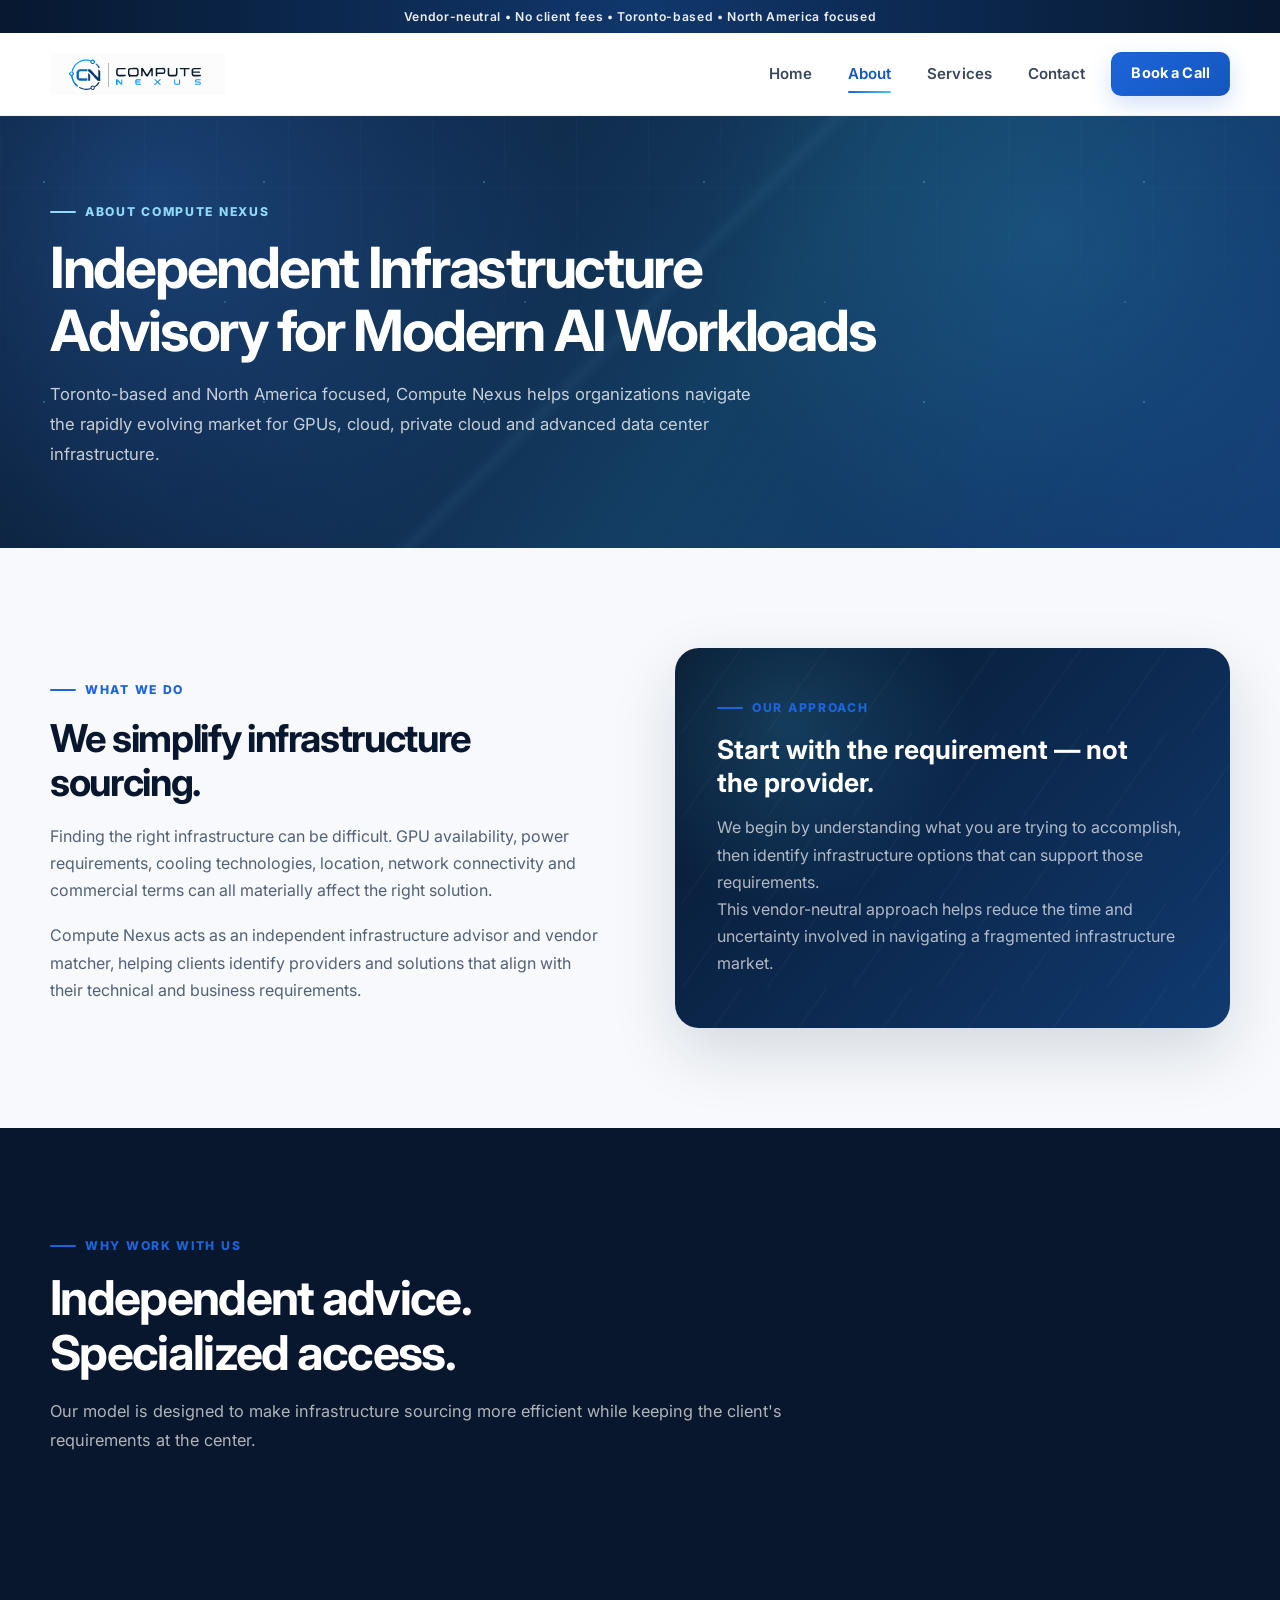
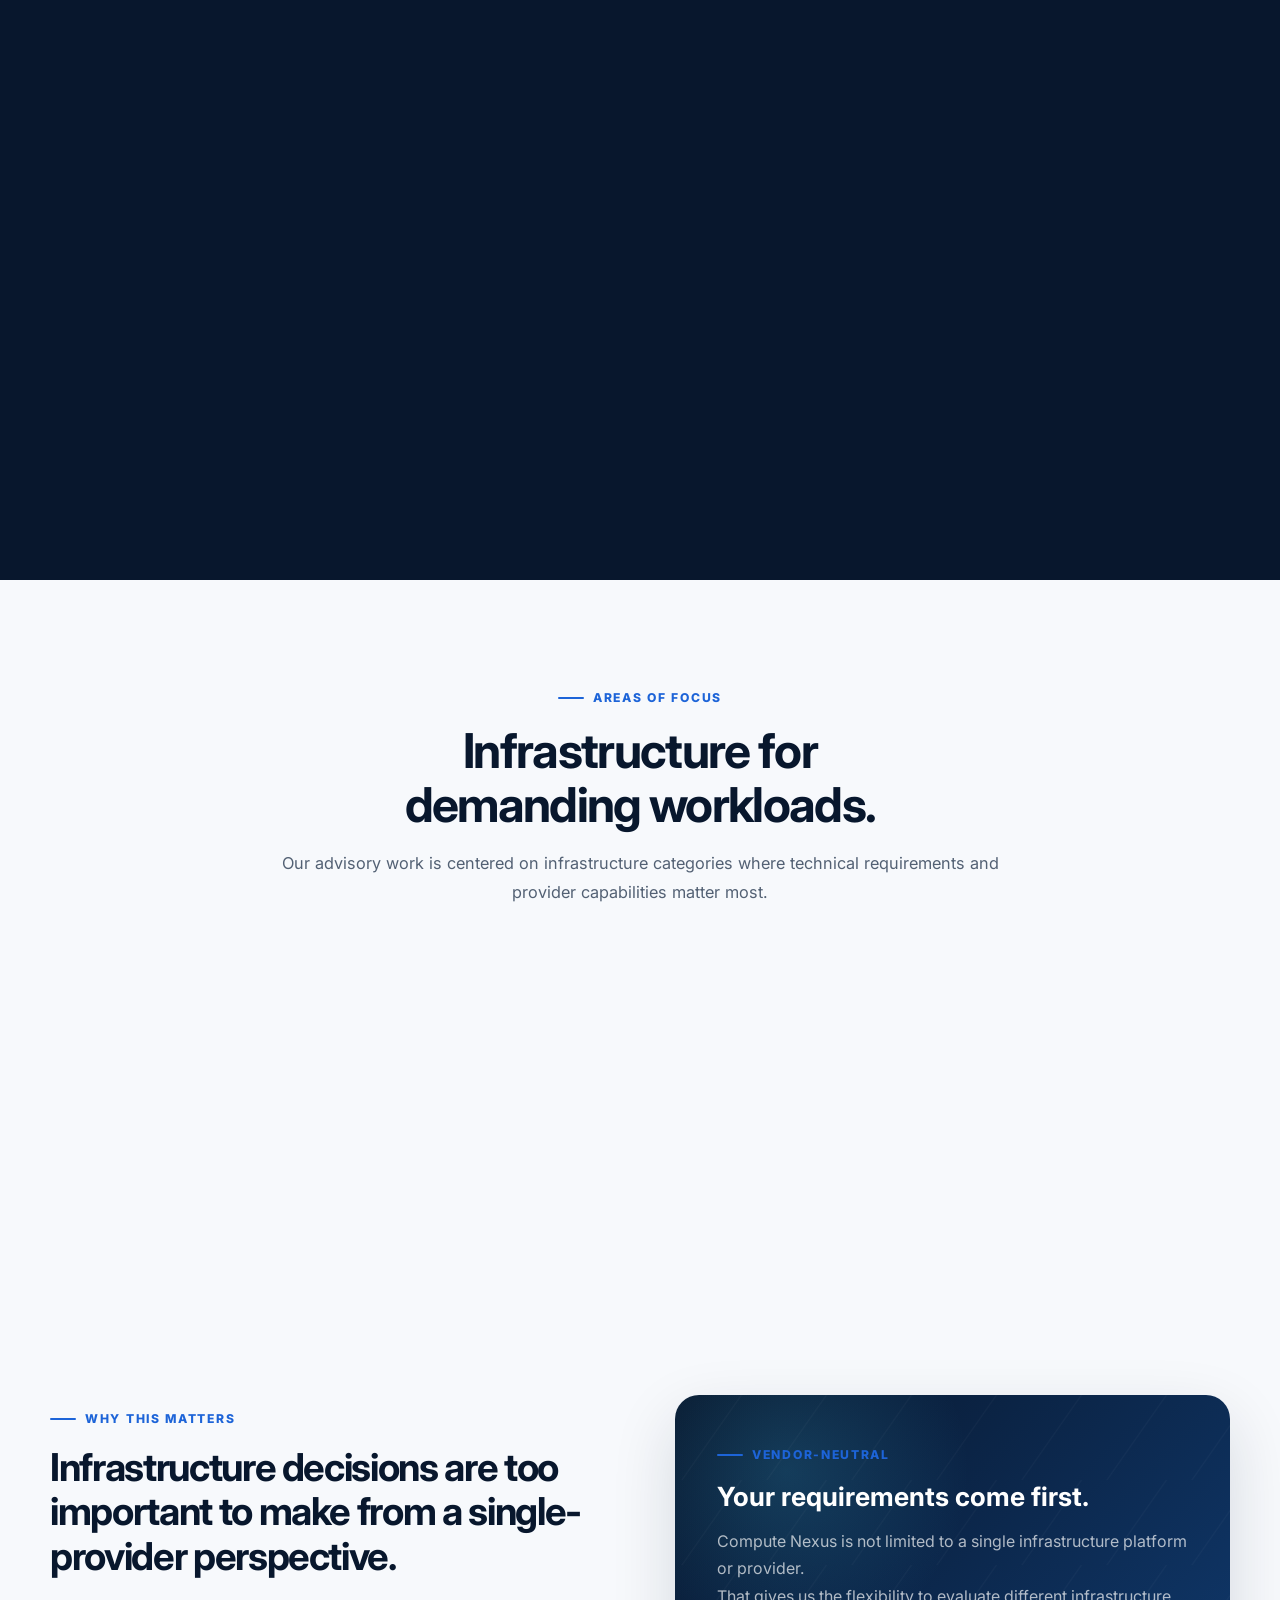
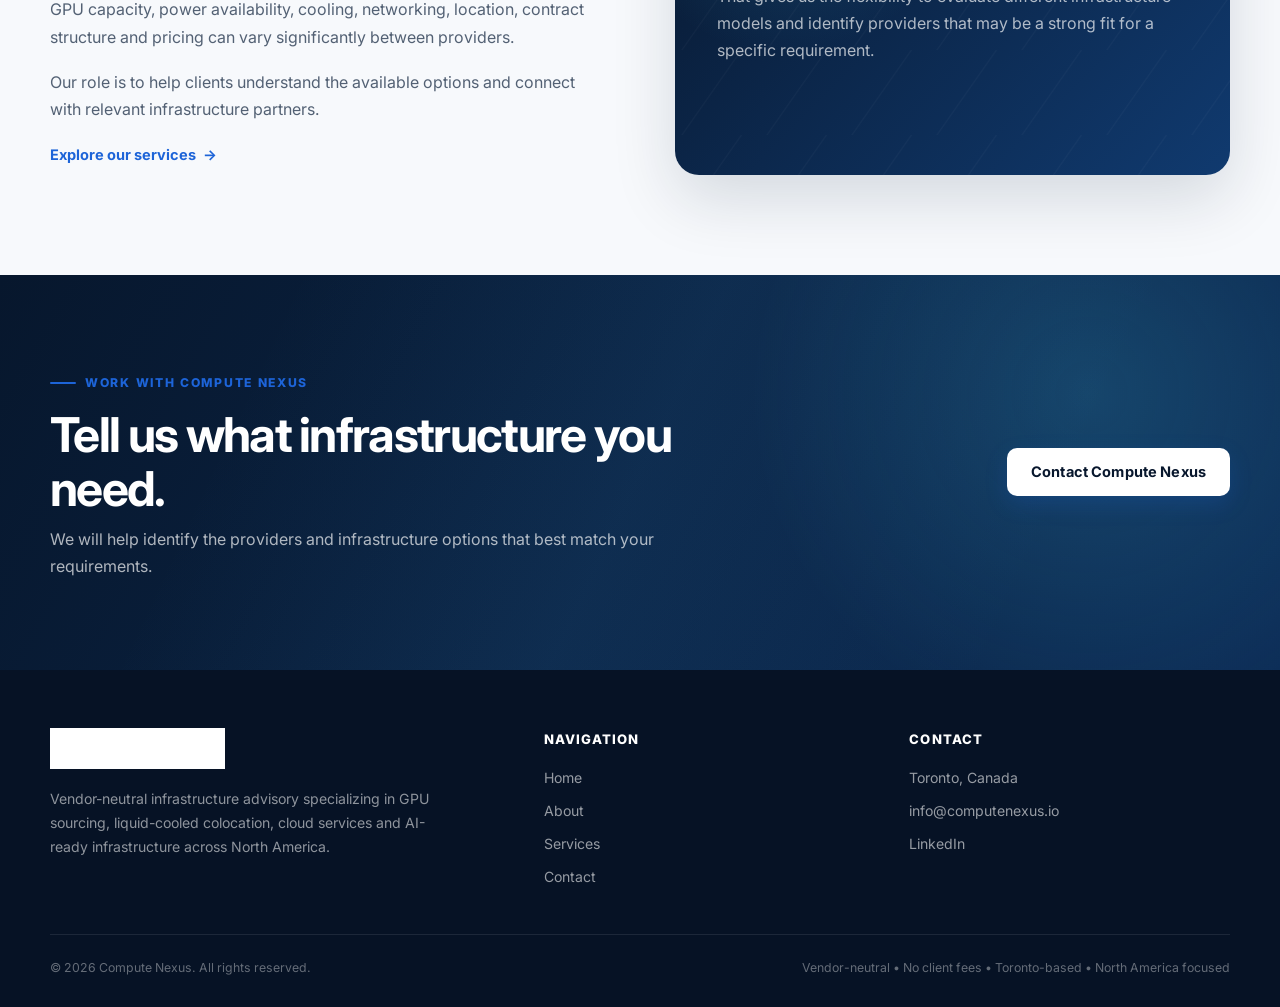
==== commit 0697441e: "Update website pages, styling, analytics and contact form" ====
--- a/about.html
+++ b/about.html
@@ -1,73 +1,904 @@
 <!DOCTYPE html>
 <html lang="en">
-
 <head>
-
-<meta charset="UTF-8">
-<meta name="viewport" content="width=device-width, initial-scale=1.0">
-
-<title>Compute Nexus | GPU, Cloud & Colocation Advisory in Canada and the US</title>
-
-<meta name="description"
-content="Toronto-based infrastructure advisory specializing in GPU sourcing, liquid-cooled colocation, cloud services, and AI-ready infrastructure across North America.">
-
-<script async src="https://www.googletagmanager.com/gtag/js?id=G-HRFWMETFZD"></script>
-
-<script>
-window.dataLayer=window.dataLayer||[];
-function gtag(){dataLayer.push(arguments);}
-gtag('js',new Date());
-gtag('config','G-HRFWMETFZD');
-</script>
-
-<!-- Favicon -->
-<link rel="icon" href="assets/favicon.ico?v=3">
-<link rel="icon" type="image/png" sizes="32x32" href="assets/favicon-32x32.png?v=3">
-<link rel="apple-touch-icon" href="assets/apple-touch-icon.png?v=3">
-
-<link rel="stylesheet" href="css/styles.css">
-
+    <meta charset="UTF-8">
+    <meta name="viewport" content="width=device-width, initial-scale=1.0">
+
+    <title>
+        About Compute Nexus | AI Infrastructure Advisory in Toronto
+    </title>
+
+    <meta
+        name="description"
+        content="Learn about Compute Nexus, a Toronto-based, vendor-neutral infrastructure advisory firm helping clients source GPU, cloud, private cloud and liquid-cooled colocation solutions across North America."
+    >
+
+    <meta name="robots" content="index, follow">
+
+    <link
+        rel="canonical"
+        href="https://computenexus.io/about.html"
+    >
+
+    <meta property="og:type" content="website">
+    <meta
+        property="og:title"
+        content="About Compute Nexus | AI Infrastructure Advisory in Toronto"
+    >
+    <meta
+        property="og:description"
+        content="Toronto-based, vendor-neutral infrastructure advisory for GPU, cloud, private cloud and liquid-cooled colocation solutions across North America."
+    >
+    <meta
+        property="og:url"
+        content="https://computenexus.io/about.html"
+    >
+    <meta property="og:site_name" content="Compute Nexus">
+
+    <!-- Favicon -->
+    <link
+        rel="icon"
+        href="/assets/favicon.ico"
+        type="image/x-icon"
+    >
+    <link
+        rel="shortcut icon"
+        href="/assets/favicon.ico"
+        type="image/x-icon"
+    >
+    
+
+    <!-- Google Fonts -->
+    <link rel="preconnect" href="https://fonts.googleapis.com">
+    <link
+        rel="preconnect"
+        href="https://fonts.gstatic.com"
+        crossorigin
+    >
+    <link
+        href="https://fonts.googleapis.com/css2?family=Inter:wght@400;500;600;700;800&display=swap"
+        rel="stylesheet"
+    >
+
+    <!-- Google tag (gtag.js) -->
+    <script
+        async
+        src="https://www.googletagmanager.com/gtag/js?id=G-HRFWMETFZD"
+    ></script>
+
+    <script>
+        window.dataLayer = window.dataLayer || [];
+
+        function gtag() {
+            dataLayer.push(arguments);
+        }
+
+        gtag("js", new Date());
+        gtag("config", "G-HRFWMETFZD");
+    </script>
+
+    <link
+        rel="stylesheet"
+        href="css/styles.css"
+    >
+
+    <!-- Organization / Professional Service Schema -->
+    <script type="application/ld+json">
+    {
+        "@context": "https://schema.org",
+        "@type": "ProfessionalService",
+        "name": "Compute Nexus",
+        "url": "https://computenexus.io/",
+        "description": "Toronto-based, vendor-neutral infrastructure advisory specializing in GPU sourcing, liquid-cooled colocation, cloud services and AI-ready infrastructure across North America.",
+        "areaServed": [
+            {
+                "@type": "Country",
+                "name": "Canada"
+            },
+            {
+                "@type": "Country",
+                "name": "United States"
+            }
+        ],
+        "address": {
+            "@type": "PostalAddress",
+            "addressLocality": "Toronto",
+            "addressRegion": "Ontario",
+            "addressCountry": "CA"
+        },
+        "serviceType": [
+            "GPU Infrastructure Advisory",
+            "GPU Rental and Sale",
+            "Data Center Colocation Advisory",
+            "Liquid-Cooled Colocation",
+            "Cloud Infrastructure Advisory",
+            "Private Cloud Infrastructure",
+            "AI Infrastructure Advisory"
+        ]
+    }
+    </script>
 </head>
 
 <body>
 
-<div class="top-strip">
-Vendor-neutral • No client fees • Toronto-based • North America focused
-</div>
-
-<header>
-
-<div class="container nav">
-
-<img src="assets/logo.svg" class="logo">
-
-<nav class="main-nav">
-<a href="index.html">Home</a>
-<a href="about.html" class="active">About</a>
-<a href="services.html">Services</a>
-<a href="contact.html" class="btn nav-btn">Contact</a>
-</nav>
-
-</div>
-
-</header>
-
-<section class="page-hero hero-about">
-
-<div class="container">
-
-<h1>Independent Infrastructure Advisory for Modern AI Workloads</h1>
-
-<p>
-Toronto-based and North America focused infrastructure sourcing for GPU, cloud, and advanced colocation environments.
-</p>
-
-</div>
-
-</section>
-
-<script src="js/script.js"></script>
+    <!-- Accessibility -->
+    <a
+        class="skip-link"
+        href="#main-content"
+    >
+        Skip to content
+    </a>
+
+
+    <!-- =====================================================
+         TOP POSITIONING STRIP
+         ===================================================== -->
+
+    <div class="top-strip">
+        Vendor-neutral • No client fees • Toronto-based • North America focused
+    </div>
+
+
+    <!-- =====================================================
+         HEADER
+         ===================================================== -->
+
+    <header>
+        <div class="container">
+
+            <nav
+                class="nav"
+                aria-label="Main navigation"
+            >
+
+                <a
+                    href="index.html"
+                    aria-label="Compute Nexus home"
+                >
+                    <img
+                        class="logo"
+                        src="assets/logo.svg"
+                        alt="Compute Nexus"
+                    >
+                </a>
+
+                <div class="main-nav">
+
+                    <a href="index.html">
+                        Home
+                    </a>
+
+                    <a
+                        href="about.html"
+                        class="active"
+                        aria-current="page"
+                    >
+                        About
+                    </a>
+
+                    <a href="services.html">
+                        Services
+                    </a>
+
+                    <a href="contact.html">
+                        Contact
+                    </a>
+
+                    <a
+                        href="contact.html#book"
+                        class="btn nav-btn"
+                    >
+                        Book a Call
+                    </a>
+
+                </div>
+
+            </nav>
+
+        </div>
+    </header>
+
+
+    <!-- =====================================================
+         MAIN CONTENT
+         ===================================================== -->
+
+    <main id="main-content">
+
+
+        <!-- =================================================
+             ABOUT HERO
+             ================================================= -->
+
+        <section class="hero page-hero hero-about">
+
+            <div class="tech-grid"></div>
+
+            <div class="container">
+
+                <div class="hero-content">
+
+                    <div class="eyebrow reveal">
+                        About Compute Nexus
+                    </div>
+
+                    <h1 class="reveal reveal-delay-1">
+                        Independent Infrastructure Advisory
+                        for Modern AI Workloads
+                    </h1>
+
+                    <p class="hero-description reveal reveal-delay-2">
+                        Toronto-based and North America focused,
+                        Compute Nexus helps organizations navigate
+                        the rapidly evolving market for GPUs, cloud,
+                        private cloud and advanced data center
+                        infrastructure.
+                    </p>
+
+                </div>
+
+            </div>
+
+        </section>
+
+
+        <!-- =================================================
+             INTRODUCTION
+             ================================================= -->
+
+        <section class="section">
+
+            <div class="container">
+
+                <div class="split">
+
+                    <div class="split-content reveal">
+
+                        <div class="eyebrow">
+                            What We Do
+                        </div>
+
+                        <h2>
+                            We simplify infrastructure sourcing.
+                        </h2>
+
+                        <p>
+                            Finding the right infrastructure can be
+                            difficult. GPU availability, power
+                            requirements, cooling technologies,
+                            location, network connectivity and
+                            commercial terms can all materially affect
+                            the right solution.
+                        </p>
+
+                        <p>
+                            Compute Nexus acts as an independent
+                            infrastructure advisor and vendor matcher,
+                            helping clients identify providers and
+                            solutions that align with their technical
+                            and business requirements.
+                        </p>
+
+                    </div>
+
+
+                    <div class="feature-panel reveal reveal-delay-2">
+
+                        <div class="eyebrow">
+                            Our Approach
+                        </div>
+
+                        <h3>
+                            Start with the requirement —
+                            not the provider.
+                        </h3>
+
+                        <p>
+                            We begin by understanding what you are
+                            trying to accomplish, then identify
+                            infrastructure options that can support
+                            those requirements.
+                        </p>
+
+                        <p>
+                            This vendor-neutral approach helps reduce
+                            the time and uncertainty involved in
+                            navigating a fragmented infrastructure
+                            market.
+                        </p>
+
+                    </div>
+
+                </div>
+
+            </div>
+
+        </section>
+
+
+        <!-- =================================================
+             WHY WORK WITH US
+             ================================================= -->
+
+        <section class="section section-dark">
+
+            <div class="container">
+
+                <div class="section-heading reveal">
+
+                    <div class="eyebrow">
+                        Why Work With Us
+                    </div>
+
+                    <h2>
+                        Independent advice. Specialized access.
+                    </h2>
+
+                    <p>
+                        Our model is designed to make infrastructure
+                        sourcing more efficient while keeping the
+                        client's requirements at the center.
+                    </p>
+
+                </div>
+
+
+                <div
+                    class="grid grid-3"
+                    data-stagger
+                >
+
+                    <article class="card">
+
+                        <div class="card-icon">
+
+                            <svg
+                                viewBox="0 0 24 24"
+                                fill="none"
+                                stroke="currentColor"
+                                stroke-width="1.8"
+                                aria-hidden="true"
+                            >
+                                <path d="M12 3v18M3 12h18"/>
+                                <circle cx="12" cy="12" r="8"/>
+                            </svg>
+
+                        </div>
+
+                        <h3>
+                            No cost to clients
+                        </h3>
+
+                        <p>
+                            Compute Nexus does not charge clients
+                            for our vendor matching and infrastructure
+                            advisory services.
+                        </p>
+
+                    </article>
+
+
+                    <article class="card">
+
+                        <div class="card-icon">
+
+                            <svg
+                                viewBox="0 0 24 24"
+                                fill="none"
+                                stroke="currentColor"
+                                stroke-width="1.8"
+                                aria-hidden="true"
+                            >
+                                <circle cx="12" cy="12" r="9"/>
+                                <path d="M3 12h18M12 3c2.5 2.5 3.5 5.5 3.5 9s-1 6.5-3.5 9c-2.5-2.5-3.5-5.5-3.5-9S9.5 5.5 12 3Z"/>
+                            </svg>
+
+                        </div>
+
+                        <h3>
+                            Toronto-based, North America focused
+                        </h3>
+
+                        <p>
+                            We provide a Canadian point of contact
+                            while sourcing infrastructure across the
+                            broader North American market.
+                        </p>
+
+                    </article>
+
+
+                    <article class="card">
+
+                        <div class="card-icon">
+
+                            <svg
+                                viewBox="0 0 24 24"
+                                fill="none"
+                                stroke="currentColor"
+                                stroke-width="1.8"
+                                aria-hidden="true"
+                            >
+                                <path d="M4 18V9"/>
+                                <path d="M10 18V5"/>
+                                <path d="M16 18v-7"/>
+                                <path d="M22 18V3"/>
+                            </svg>
+
+                        </div>
+
+                        <h3>
+                            Specialized provider access
+                        </h3>
+
+                        <p>
+                            Access specialized, off-market and
+                            emerging infrastructure providers that
+                            may not be obvious through conventional
+                            searches.
+                        </p>
+
+                    </article>
+
+
+                    <article class="card">
+
+                        <div class="card-icon">
+
+                            <svg
+                                viewBox="0 0 24 24"
+                                fill="none"
+                                stroke="currentColor"
+                                stroke-width="1.8"
+                                aria-hidden="true"
+                            >
+                                <path d="M12 3l7 4v5c0 4.5-3 7.5-7 9-4-1.5-7-4.5-7-9V7l7-4Z"/>
+                                <path d="m9 12 2 2 4-4"/>
+                            </svg>
+
+                        </div>
+
+                        <h3>
+                            Vendor-neutral
+                        </h3>
+
+                        <p>
+                            We are not tied to a single infrastructure
+                            provider, allowing recommendations to be
+                            based on the client's requirements.
+                        </p>
+
+                    </article>
+
+
+                    <article class="card">
+
+                        <div class="card-icon">
+
+                            <svg
+                                viewBox="0 0 24 24"
+                                fill="none"
+                                stroke="currentColor"
+                                stroke-width="1.8"
+                                aria-hidden="true"
+                            >
+                                <rect
+                                    x="3"
+                                    y="4"
+                                    width="18"
+                                    height="16"
+                                    rx="2"
+                                />
+                                <path d="M7 8h10M7 12h10M7 16h5"/>
+                            </svg>
+
+                        </div>
+
+                        <h3>
+                            Deep AI &amp; GPU expertise
+                        </h3>
+
+                        <p>
+                            Our focus includes high-performance GPU
+                            infrastructure, AI workloads, high-density
+                            environments and the infrastructure needed
+                            to support them.
+                        </p>
+
+                    </article>
+
+
+                    <article class="card">
+
+                        <div class="card-icon">
+
+                            <svg
+                                viewBox="0 0 24 24"
+                                fill="none"
+                                stroke="currentColor"
+                                stroke-width="1.8"
+                                aria-hidden="true"
+                            >
+                                <path d="M5 12h14"/>
+                                <path d="m13 6 6 6-6 6"/>
+                                <path d="M4 5v14"/>
+                            </svg>
+
+                        </div>
+
+                        <h3>
+                            Faster infrastructure sourcing
+                        </h3>
+
+                        <p>
+                            We help shorten the path from an
+                            infrastructure requirement to relevant
+                            providers and viable options.
+                        </p>
+
+                    </article>
+
+                </div>
+
+            </div>
+
+        </section>
+
+
+        <!-- =================================================
+             AREAS OF FOCUS
+             ================================================= -->
+
+        <section class="section">
+
+            <div class="container">
+
+                <div class="section-heading center reveal">
+
+                    <div class="eyebrow">
+                        Areas of Focus
+                    </div>
+
+                    <h2>
+                        Infrastructure for demanding workloads.
+                    </h2>
+
+                    <p>
+                        Our advisory work is centered on infrastructure
+                        categories where technical requirements and
+                        provider capabilities matter most.
+                    </p>
+
+                </div>
+
+
+                <div
+                    class="process"
+                    data-stagger
+                >
+
+                    <div class="process-step">
+
+                        <span class="step-number">
+                            01
+                        </span>
+
+                        <h3>
+                            GPU Infrastructure
+                        </h3>
+
+                        <p>
+                            High-performance GPUs and clusters for
+                            AI training, inference and other
+                            compute-intensive workloads.
+                        </p>
+
+                    </div>
+
+
+                    <div class="process-step">
+
+                        <span class="step-number">
+                            02
+                        </span>
+
+                        <h3>
+                            Liquid-Cooled Colocation
+                        </h3>
+
+                        <p>
+                            High-density data center environments
+                            designed for modern AI and accelerated
+                            compute deployments.
+                        </p>
+
+                    </div>
+
+
+                    <div class="process-step">
+
+                        <span class="step-number">
+                            03
+                        </span>
+
+                        <h3>
+                            Cloud &amp; Private Cloud
+                        </h3>
+
+                        <p>
+                            Cloud and private cloud infrastructure
+                            aligned with performance, commercial
+                            and deployment requirements.
+                        </p>
+
+                    </div>
+
+
+                    <div class="process-step">
+
+                        <span class="step-number">
+                            04
+                        </span>
+
+                        <h3>
+                            Infrastructure Sourcing
+                        </h3>
+
+                        <p>
+                            Vendor matching and infrastructure
+                            advisory across Canada, the United
+                            States and broader markets.
+                        </p>
+
+                    </div>
+
+                </div>
+
+            </div>
+
+        </section>
+
+
+        <!-- =================================================
+             VENDOR-NEUTRAL POSITIONING
+             ================================================= -->
+
+        <section class="section">
+
+            <div class="container">
+
+                <div class="split reverse">
+
+                    <div class="feature-panel reveal">
+
+                        <div class="eyebrow">
+                            Vendor-Neutral
+                        </div>
+
+                        <h3>
+                            Your requirements come first.
+                        </h3>
+
+                        <p>
+                            Compute Nexus is not limited to a single
+                            infrastructure platform or provider.
+                        </p>
+
+                        <p>
+                            That gives us the flexibility to evaluate
+                            different infrastructure models and
+                            identify providers that may be a strong
+                            fit for a specific requirement.
+                        </p>
+
+                    </div>
+
+
+                    <div class="split-content reveal reveal-delay-2">
+
+                        <div class="eyebrow">
+                            Why This Matters
+                        </div>
+
+                        <h2>
+                            Infrastructure decisions are too important
+                            to make from a single-provider perspective.
+                        </h2>
+
+                        <p>
+                            GPU capacity, power availability, cooling,
+                            networking, location, contract structure
+                            and pricing can vary significantly between
+                            providers.
+                        </p>
+
+                        <p>
+                            Our role is to help clients understand
+                            the available options and connect with
+                            relevant infrastructure partners.
+                        </p>
+
+                        <a
+                            href="services.html"
+                            class="text-link"
+                        >
+                            Explore our services
+                        </a>
+
+                    </div>
+
+                </div>
+
+            </div>
+
+        </section>
+
+
+        <!-- =================================================
+             CTA
+             ================================================= -->
+
+        <section class="cta">
+
+            <div class="container">
+
+                <div class="cta-inner">
+
+                    <div class="reveal">
+
+                        <div class="eyebrow">
+                            Work With Compute Nexus
+                        </div>
+
+                        <h2>
+                            Tell us what infrastructure
+                            you need.
+                        </h2>
+
+                        <p>
+                            We will help identify the providers
+                            and infrastructure options that best
+                            match your requirements.
+                        </p>
+
+                    </div>
+
+                    <div class="reveal reveal-delay-2">
+
+                        <a
+                            href="contact.html"
+                            class="btn btn-light"
+                        >
+                            Contact Compute Nexus
+                        </a>
+
+                    </div>
+
+                </div>
+
+            </div>
+
+        </section>
+
+    </main>
+
+
+    <!-- =====================================================
+         FOOTER
+         ===================================================== -->
+
+    <footer>
+
+        <div class="container">
+
+            <div class="footer-grid">
+
+                <div class="footer-brand">
+
+                    <a href="index.html">
+
+                        <img
+                            src="assets/logo.svg"
+                            alt="Compute Nexus"
+                        >
+
+                    </a>
+
+                    <p>
+                        Vendor-neutral infrastructure advisory
+                        specializing in GPU sourcing, liquid-cooled
+                        colocation, cloud services and AI-ready
+                        infrastructure across North America.
+                    </p>
+
+                </div>
+
+
+                <div>
+
+                    <div class="footer-heading">
+                        Navigation
+                    </div>
+
+                    <div class="footer-links">
+
+                        <a href="index.html">
+                            Home
+                        </a>
+
+                        <a href="about.html">
+                            About
+                        </a>
+
+                        <a href="services.html">
+                            Services
+                        </a>
+
+                        <a href="contact.html">
+                            Contact
+                        </a>
+
+                    </div>
+
+                </div>
+
+
+                <div>
+
+                    <div class="footer-heading">
+                        Contact
+                    </div>
+
+                    <div class="footer-links">
+
+                        <span>
+                            Toronto, Canada
+                        </span>
+
+                        <a href="mailto:info@computenexus.io">
+                            info@computenexus.io
+                        </a>
+
+                        <a
+                            href="https://www.linkedin.com/"
+                            target="_blank"
+                            rel="noopener noreferrer"
+                        >
+                            LinkedIn
+                        </a>
+
+                    </div>
+
+                </div>
+
+            </div>
+
+
+            <div class="footer-bottom">
+
+                <span>
+                    ©
+                    <span data-current-year></span>
+                    Compute Nexus. All rights reserved.
+                </span>
+
+                <span>
+                    Vendor-neutral • No client fees •
+                    Toronto-based • North America focused
+                </span>
+
+            </div>
+
+        </div>
+
+    </footer>
+
+
+    <!-- JavaScript -->
+    <script
+        src="js/script.js"
+        defer
+    ></script>
 
 </body>
-
-</html>+</html>
--- a/css/styles.css
+++ b/css/styles.css
@@ -1,197 +1,1841 @@
+/* =========================================================
+   COMPUTE NEXUS v2.0
+   Global stylesheet
+   ========================================================= */
+
+/* =========================================================
+   1. RESET & GLOBAL
+   ========================================================= */
+
+* {
+    margin: 0;
+    padding: 0;
+    box-sizing: border-box;
+}
+
+html {
+    scroll-behavior: smooth;
+    font-size: 16px;
+}
+
 body {
-    font-family: 'Inter', sans-serif;
-    margin: 0;
-    background: #F9FAFB;
+    font-family: "Inter", -apple-system, BlinkMacSystemFont, "Segoe UI", Roboto,
+        Helvetica, Arial, sans-serif;
+    background: #f7f9fc;
     color: #111827;
-    line-height: 1.6;
-}
+    line-height: 1.7;
+    overflow-x: hidden;
+    -webkit-font-smoothing: antialiased;
+    text-rendering: optimizeLegibility;
+}
+
+body::selection {
+    background: rgba(37, 99, 235, 0.22);
+}
+
+img {
+    display: block;
+    max-width: 100%;
+}
+
+a {
+    color: inherit;
+    text-decoration: none;
+}
+
+button,
+input,
+textarea,
+select {
+    font: inherit;
+}
+
+button {
+    cursor: pointer;
+}
+
+ul,
+ol {
+    list-style: none;
+}
+
+/* =========================================================
+   2. DESIGN TOKENS
+   ========================================================= */
+
+:root {
+    --navy-950: #061225;
+    --navy-900: #08172d;
+    --navy-850: #0b1c36;
+    --navy-800: #0e2443;
+
+    --blue-700: #1557c0;
+    --blue-600: #1d64d8;
+    --blue-500: #2878e8;
+    --blue-400: #4c91f0;
+    --blue-300: #7fb2f5;
+
+    --cyan-400: #45c7ef;
+    --cyan-300: #75dcf7;
+
+    --slate-900: #172033;
+    --slate-800: #263246;
+    --slate-700: #39475b;
+    --slate-600: #536174;
+    --slate-500: #6d7a8c;
+    --slate-400: #8793a4;
+    --slate-300: #b2bdcb;
+    --slate-200: #d5dce5;
+    --slate-100: #e9edf3;
+    --slate-50: #f5f7fa;
+
+    --white: #ffffff;
+
+    --page-bg: #f7f9fc;
+    --surface: rgba(255, 255, 255, 0.88);
+    --surface-solid: #ffffff;
+
+    --border: rgba(17, 36, 65, 0.10);
+    --border-strong: rgba(37, 99, 235, 0.18);
+
+    --shadow-sm: 0 5px 18px rgba(7, 25, 50, 0.07);
+    --shadow-md: 0 14px 40px rgba(7, 25, 50, 0.10);
+    --shadow-lg: 0 24px 65px rgba(7, 25, 50, 0.14);
+
+    --radius-sm: 10px;
+    --radius-md: 16px;
+    --radius-lg: 24px;
+    --radius-xl: 32px;
+
+    --container: 1180px;
+
+    --ease: cubic-bezier(0.22, 1, 0.36, 1);
+    --ease-soft: cubic-bezier(0.25, 0.8, 0.25, 1);
+
+    --transition-fast: 180ms var(--ease);
+    --transition: 320ms var(--ease);
+    --transition-slow: 650ms var(--ease);
+}
+
+/* =========================================================
+   3. ACCESSIBILITY
+   ========================================================= */
+
+.skip-link {
+    position: fixed;
+    top: -100px;
+    left: 20px;
+    z-index: 9999;
+    padding: 12px 18px;
+    border-radius: 8px;
+    background: var(--navy-900);
+    color: var(--white);
+    font-weight: 700;
+    transition: top 180ms ease;
+}
+
+.skip-link:focus {
+    top: 20px;
+}
+
+:focus-visible {
+    outline: 3px solid rgba(69, 199, 239, 0.65);
+    outline-offset: 3px;
+}
+
+/* =========================================================
+   4. GLOBAL CONTAINER
+   ========================================================= */
 
 .container {
-    width: 88%;
-    max-width: 1180px;
-    margin: 0 auto;
-}
+    width: min(calc(100% - 48px), var(--container));
+    margin-inline: auto;
+}
+
+.section {
+    position: relative;
+    padding: 100px 0;
+}
+
+.section-sm {
+    padding: 70px 0;
+}
+
+.section-dark {
+    background: var(--navy-900);
+    color: var(--white);
+}
+
+/* =========================================================
+   5. TOP STRIP
+   ========================================================= */
 
 .top-strip {
-    background: #0f172a;
-    color: #dbeafe;
-    font-size: 13px;
-    padding: 8px 0;
+    position: relative;
+    z-index: 100;
+    padding: 8px 20px;
+    background: linear-gradient(
+        90deg,
+        #07182f 0%,
+        #10376c 50%,
+        #07182f 100%
+    );
+    color: rgba(255, 255, 255, 0.92);
     text-align: center;
-}
+    font-size: 0.76rem;
+    font-weight: 600;
+    letter-spacing: 0.055em;
+    line-height: 1.4;
+}
+
+/* =========================================================
+   6. HEADER / NAVIGATION
+   ========================================================= */
 
 header {
-    padding: 18px 0;
-    background: rgba(255,255,255,0.94);
-    backdrop-filter: blur(8px);
-    position: sticky;
-    top: 0;
-    z-index: 50;
+    position: relative;
+    z-index: 90;
+    background: rgba(255, 255, 255, 0.90);
+    border-bottom: 1px solid rgba(17, 36, 65, 0.07);
+    backdrop-filter: blur(18px);
+    -webkit-backdrop-filter: blur(18px);
 }
 
 .nav {
+    min-height: 82px;
     display: flex;
+    align-items: center;
     justify-content: space-between;
-    align-items: center;
+    gap: 32px;
 }
 
 .logo {
-    max-width: 180px;
+    width: 175px;
+    height: auto;
+    flex: 0 0 auto;
 }
 
 .main-nav {
     display: flex;
-    gap: 24px;
     align-items: center;
-}
-
-.main-nav a {
-    text-decoration: none;
-    color: #111827;
-    font-size: 15px;
-}
-
-.main-nav a.active {
-    color: #2563EB;
+    justify-content: flex-end;
+    gap: 8px;
+}
+
+.main-nav > a:not(.btn) {
+    position: relative;
+    padding: 11px 14px;
+    color: var(--slate-700);
+    font-size: 0.94rem;
     font-weight: 600;
-}
-
-.main-nav a.btn.active {
-    color: white;
-}
+    letter-spacing: 0.005em;
+    transition:
+        color var(--transition-fast),
+        background var(--transition-fast);
+    border-radius: 9px;
+}
+
+.main-nav > a:not(.btn)::after {
+    content: "";
+    position: absolute;
+    left: 14px;
+    right: 14px;
+    bottom: 5px;
+    height: 2px;
+    border-radius: 99px;
+    background: linear-gradient(90deg, var(--blue-600), var(--cyan-400));
+    transform: scaleX(0);
+    transform-origin: center;
+    transition: transform var(--transition);
+}
+
+.main-nav > a:not(.btn):hover {
+    color: var(--navy-900);
+    background: rgba(37, 99, 235, 0.05);
+}
+
+.main-nav > a:not(.btn):hover::after,
+.main-nav > a.active:not(.btn)::after {
+    transform: scaleX(1);
+}
+
+.main-nav > a.active:not(.btn) {
+    color: var(--blue-700);
+}
+
+/* =========================================================
+   7. BUTTONS
+   ========================================================= */
 
 .btn {
-    background: #2563EB;
-    color: white;
-    padding: 11px 18px;
-    border-radius: 8px;
-    text-decoration: none;
-}
+    position: relative;
+    display: inline-flex;
+    align-items: center;
+    justify-content: center;
+    min-height: 48px;
+    padding: 13px 23px;
+    border: 1px solid transparent;
+    border-radius: 10px;
+    background: linear-gradient(
+        135deg,
+        var(--blue-600),
+        var(--blue-700)
+    );
+    color: var(--white) !important;
+    font-size: 0.91rem;
+    font-weight: 700;
+    line-height: 1.2;
+    letter-spacing: 0.01em;
+    box-shadow: 0 8px 22px rgba(29, 100, 216, 0.20);
+    overflow: hidden;
+    isolation: isolate;
+    transition:
+        transform var(--transition),
+        box-shadow var(--transition),
+        background var(--transition);
+}
+
+.btn::before {
+    content: "";
+    position: absolute;
+    inset: 0;
+    z-index: -1;
+    background: linear-gradient(
+        110deg,
+        transparent 20%,
+        rgba(255, 255, 255, 0.22) 50%,
+        transparent 80%
+    );
+    transform: translateX(-130%);
+    transition: transform 650ms var(--ease);
+}
+
+.btn:hover {
+    transform: translateY(-3px);
+    box-shadow: 0 14px 32px rgba(29, 100, 216, 0.27);
+    background: linear-gradient(
+        135deg,
+        var(--blue-500),
+        var(--blue-700)
+    );
+}
+
+.btn:hover::before {
+    transform: translateX(130%);
+}
+
+.btn:active {
+    transform: translateY(-1px);
+}
+
+.nav-btn {
+    min-height: 44px;
+    padding: 11px 19px;
+    margin-left: 4px;
+}
+
+/* Secondary button */
+
+.btn-secondary {
+    background: rgba(255, 255, 255, 0.08);
+    border-color: rgba(255, 255, 255, 0.22);
+    box-shadow: none;
+}
+
+.btn-secondary:hover {
+    background: rgba(255, 255, 255, 0.15);
+    box-shadow: 0 12px 28px rgba(0, 0, 0, 0.15);
+}
+
+/* Light button */
+
+.btn-light {
+    background: var(--white);
+    color: var(--navy-900) !important;
+    border-color: rgba(255, 255, 255, 0.45);
+}
+
+.btn-light:hover {
+    background: #f5f8fc;
+    color: var(--blue-700) !important;
+}
+
+/* =========================================================
+   8. HERO BASE
+   ========================================================= */
 
 .hero,
 .page-hero {
     position: relative;
+    isolation: isolate;
     overflow: hidden;
-    padding: 80px 0 60px;
-    color: white;
+    color: var(--white);
     background:
-        radial-gradient(circle at 20% 20%, rgba(37,99,235,0.35), transparent 25%),
-        radial-gradient(circle at 80% 30%, rgba(59,130,246,0.25), transparent 20%),
-        linear-gradient(135deg, #0f172a 0%, #111827 100%);
+        radial-gradient(
+            circle at 12% 18%,
+            rgba(51, 130, 230, 0.34),
+            transparent 35%
+        ),
+        radial-gradient(
+            circle at 82% 28%,
+            rgba(52, 190, 236, 0.16),
+            transparent 32%
+        ),
+        linear-gradient(
+            125deg,
+            #061427 0%,
+            #0a2142 45%,
+            #103b72 100%
+        );
 }
 
 .hero::before,
 .page-hero::before {
     content: "";
     position: absolute;
-    inset: -20%;
+    inset: -25%;
+    z-index: -3;
     background:
-        radial-gradient(circle at 30% 50%, rgba(59,130,246,0.12), transparent 20%),
-        radial-gradient(circle at 70% 40%, rgba(37,99,235,0.16), transparent 22%);
-    animation: drift 18s ease-in-out infinite alternate;
+        linear-gradient(
+            115deg,
+            transparent 0%,
+            rgba(77, 155, 239, 0.08) 30%,
+            rgba(70, 215, 247, 0.13) 50%,
+            rgba(77, 155, 239, 0.06) 68%,
+            transparent 100%
+        );
+    transform: translate3d(-8%, 0, 0) rotate(-4deg);
+    animation: heroLightSweep 16s ease-in-out infinite alternate;
     pointer-events: none;
 }
 
-@keyframes drift {
-    0% {
-        transform: translate3d(0,0,0) scale(1);
-    }
-    100% {
-        transform: translate3d(-24px,16px,0) scale(1.06);
-    }
-}
-
-.hero h1,
-.page-hero h1 {
-    font-size: 44px;
-    line-height: 1.18;
-    max-width: 920px;
+.hero::after,
+.page-hero::after {
+    content: "";
+    position: absolute;
+    inset: 0;
+    z-index: -2;
+    background-image:
+        radial-gradient(
+            circle at 20% 30%,
+            rgba(117, 220, 247, 0.28) 0 1px,
+            transparent 1.5px
+        ),
+        radial-gradient(
+            circle at 75% 62%,
+            rgba(127, 178, 245, 0.22) 0 1px,
+            transparent 1.5px
+        ),
+        linear-gradient(
+            135deg,
+            transparent 0 48%,
+            rgba(115, 192, 239, 0.06) 49%,
+            transparent 50%
+        );
+    background-size:
+        220px 220px,
+        300px 300px,
+        100% 100%;
+    animation: networkDrift 28s linear infinite;
+    pointer-events: none;
+}
+
+.hero-content,
+.page-hero-content {
     position: relative;
     z-index: 2;
 }
 
-.hero p,
-.page-hero p {
+/* =========================================================
+   9. HOME HERO
+   ========================================================= */
+
+.hero-home {
+    min-height: 690px;
+    display: flex;
+    align-items: center;
+}
+
+.hero-home .hero-content {
+    width: min(100%, 900px);
+    padding: 105px 0 115px;
+}
+
+.hero-home h1 {
+    max-width: 920px;
+    margin-bottom: 26px;
+    font-size: clamp(2.55rem, 5vw, 4.6rem);
+    font-weight: 700;
+    line-height: 1.08;
+    letter-spacing: -0.045em;
+    text-wrap: balance;
+}
+
+.hero-home h1::after {
+    content: "";
+    display: block;
+    width: 90px;
+    height: 3px;
+    margin-top: 25px;
+    border-radius: 99px;
+    background: linear-gradient(
+        90deg,
+        var(--cyan-400),
+        rgba(69, 199, 239, 0.05)
+    );
+}
+
+.hero-home .typing-line {
+    min-height: 34px;
+    margin-bottom: 22px;
+    color: #a9dcff;
+    font-size: clamp(1rem, 2vw, 1.22rem);
+    font-weight: 500;
+    letter-spacing: 0.005em;
+}
+
+.cursor {
+    display: inline-block;
+    margin-left: 2px;
+    color: var(--cyan-300);
+    font-weight: 300;
+    animation: cursorBlink 0.85s steps(1) infinite;
+}
+
+.hero-home .hero-description,
+.hero-home > .container > p:not(.typing-line) {
+    max-width: 760px;
+    margin-bottom: 32px;
+    color: rgba(255, 255, 255, 0.78);
+    font-size: 1.05rem;
+    line-height: 1.85;
+}
+
+.hero-home .btn {
+    min-width: 145px;
+}
+
+/* =========================================================
+   10. INTERIOR HEROES
+   ========================================================= */
+
+.page-hero {
+    min-height: 380px;
+    display: flex;
+    align-items: center;
+}
+
+.page-hero > .container {
     position: relative;
     z-index: 2;
-}
-
-.hero-buttons {
-    margin-top: 28px;
-    position: relative;
-    z-index: 2;
-}
-
-.features,
-.page-section {
-    padding: 56px 0;
-}
+    padding-top: 78px;
+    padding-bottom: 78px;
+}
+
+.page-hero h1 {
+    max-width: 880px;
+    margin-bottom: 18px;
+    font-size: clamp(2.1rem, 4.5vw, 3.55rem);
+    font-weight: 700;
+    line-height: 1.1;
+    letter-spacing: -0.04em;
+    text-wrap: balance;
+}
+
+.page-hero p {
+    max-width: 730px;
+    color: rgba(255, 255, 255, 0.76);
+    font-size: 1.04rem;
+    line-height: 1.8;
+}
+
+/* Page-specific lighting */
+
+.hero-about::before {
+    animation-duration: 19s;
+    transform: translate3d(7%, -2%, 0) rotate(7deg);
+}
+
+.hero-services::before {
+    animation-duration: 15s;
+    transform: translate3d(-4%, 5%, 0) rotate(-8deg);
+}
+
+.hero-contact::before {
+    animation-duration: 22s;
+    transform: translate3d(9%, 2%, 0) rotate(3deg);
+}
+
+/* =========================================================
+   11. EYEBROW
+   ========================================================= */
+
+.eyebrow {
+    display: inline-flex;
+    align-items: center;
+    gap: 9px;
+    margin-bottom: 15px;
+    color: var(--blue-600);
+    font-size: 0.76rem;
+    font-weight: 800;
+    letter-spacing: 0.14em;
+    text-transform: uppercase;
+}
+
+.hero .eyebrow,
+.page-hero .eyebrow {
+    color: #91d9f7;
+}
+
+.eyebrow::before {
+    content: "";
+    width: 26px;
+    height: 2px;
+    border-radius: 99px;
+    background: currentColor;
+}
+
+/* =========================================================
+   12. SECTION HEADINGS
+   ========================================================= */
+
+.section-heading {
+    max-width: 780px;
+    margin-bottom: 50px;
+}
+
+.section-heading.center {
+    margin-inline: auto;
+    text-align: center;
+}
+
+.section-heading h2 {
+    margin-bottom: 16px;
+    color: var(--navy-900);
+    font-size: clamp(2rem, 3.8vw, 3rem);
+    font-weight: 700;
+    line-height: 1.14;
+    letter-spacing: -0.035em;
+    text-wrap: balance;
+}
+
+.section-heading p {
+    color: var(--slate-600);
+    font-size: 1.02rem;
+    line-height: 1.8;
+}
+
+/* Dark section */
+
+.section-dark .section-heading h2 {
+    color: var(--white);
+}
+
+.section-dark .section-heading p {
+    color: rgba(255, 255, 255, 0.68);
+}
+
+/* =========================================================
+   13. GRID SYSTEM
+   ========================================================= */
 
 .grid {
     display: grid;
-    grid-template-columns: repeat(3, 1fr);
-    gap: 22px;
-}
+    gap: 24px;
+}
+
+.grid-2 {
+    grid-template-columns: repeat(2, minmax(0, 1fr));
+}
+
+.grid-3 {
+    grid-template-columns: repeat(3, minmax(0, 1fr));
+}
+
+.grid-4 {
+    grid-template-columns: repeat(4, minmax(0, 1fr));
+}
+
+/* =========================================================
+   14. PREMIUM CARDS
+   ========================================================= */
 
 .card {
-    background: white;
-    padding: 26px;
-    border-radius: 12px;
-    box-shadow: 0 6px 18px rgba(0,0,0,0.05);
+    position: relative;
+    padding: 30px;
+    border: 1px solid var(--border);
+    border-radius: var(--radius-md);
+    background:
+        linear-gradient(
+            145deg,
+            rgba(255, 255, 255, 0.97),
+            rgba(246, 249, 253, 0.92)
+        );
+    box-shadow: var(--shadow-sm);
+    overflow: hidden;
+    transition:
+        transform var(--transition),
+        box-shadow var(--transition),
+        border-color var(--transition);
+}
+
+.card::before {
+    content: "";
+    position: absolute;
+    top: 0;
+    left: 0;
+    width: 100%;
+    height: 3px;
+    background: linear-gradient(
+        90deg,
+        var(--blue-600),
+        var(--cyan-400)
+    );
+    transform: scaleX(0);
+    transform-origin: left;
+    transition: transform var(--transition);
+}
+
+.card::after {
+    content: "";
+    position: absolute;
+    width: 160px;
+    height: 160px;
+    right: -100px;
+    bottom: -110px;
+    border-radius: 50%;
+    background: radial-gradient(
+        circle,
+        rgba(69, 199, 239, 0.12),
+        transparent 68%
+    );
+    transition:
+        transform var(--transition),
+        opacity var(--transition);
+}
+
+.card:hover {
+    transform: translateY(-9px);
+    border-color: var(--border-strong);
+    box-shadow: var(--shadow-lg);
+}
+
+.card:hover::before {
+    transform: scaleX(1);
+}
+
+.card:hover::after {
+    transform: scale(1.5);
+}
+
+.card h3 {
+    margin-bottom: 11px;
+    color: var(--navy-900);
+    font-size: 1.15rem;
+    font-weight: 700;
+    line-height: 1.35;
+}
+
+.card p {
+    color: var(--slate-600);
+    font-size: 0.96rem;
+    line-height: 1.75;
+}
+
+/* =========================================================
+   15. ICON / CARD MARKERS
+   ========================================================= */
+
+.card-icon {
+    display: inline-flex;
+    align-items: center;
+    justify-content: center;
+    width: 48px;
+    height: 48px;
     margin-bottom: 22px;
-}
-
-.footer {
-    padding: 36px 0;
-    background: white;
-    margin-top: 40px;
-}
-
-form input,
-form textarea,
-button {
+    border: 1px solid rgba(37, 99, 235, 0.13);
+    border-radius: 13px;
+    background: linear-gradient(
+        145deg,
+        rgba(37, 99, 235, 0.10),
+        rgba(69, 199, 239, 0.13)
+    );
+    color: var(--blue-600);
+}
+
+.card-icon svg {
+    width: 22px;
+    height: 22px;
+}
+
+/* =========================================================
+   16. SERVICE CARDS
+   ========================================================= */
+
+.service-card {
+    min-height: 260px;
+    display: flex;
+    flex-direction: column;
+}
+
+.service-card p {
+    margin-bottom: 18px;
+}
+
+.service-card .card-link {
+    margin-top: auto;
+}
+
+/* =========================================================
+   17. LINKS
+   ========================================================= */
+
+.text-link,
+.card-link {
+    display: inline-flex;
+    align-items: center;
+    gap: 7px;
+    color: var(--blue-600);
+    font-size: 0.91rem;
+    font-weight: 700;
+    transition:
+        gap var(--transition-fast),
+        color var(--transition-fast);
+}
+
+.text-link::after,
+.card-link::after {
+    content: "→";
+    transition: transform var(--transition-fast);
+}
+
+.text-link:hover,
+.card-link:hover {
+    color: var(--blue-700);
+    gap: 10px;
+}
+
+.text-link:hover::after,
+.card-link:hover::after {
+    transform: translateX(2px);
+}
+
+/* =========================================================
+   18. TRUST / VALUE PROPOSITION
+   ========================================================= */
+
+.trust-grid {
+    display: grid;
+    grid-template-columns: repeat(4, minmax(0, 1fr));
+    gap: 14px;
+}
+
+.trust-item {
+    padding: 22px;
+    border: 1px solid var(--border);
+    border-radius: 13px;
+    background: rgba(255, 255, 255, 0.74);
+    transition:
+        transform var(--transition),
+        border-color var(--transition),
+        box-shadow var(--transition);
+}
+
+.trust-item:hover {
+    transform: translateY(-5px);
+    border-color: var(--border-strong);
+    box-shadow: var(--shadow-sm);
+}
+
+.trust-item strong {
+    display: block;
+    margin-bottom: 5px;
+    color: var(--navy-900);
+    font-size: 0.95rem;
+}
+
+.trust-item span {
+    display: block;
+    color: var(--slate-600);
+    font-size: 0.84rem;
+    line-height: 1.55;
+}
+
+/* =========================================================
+   19. STATISTICS
+   ========================================================= */
+
+.stats {
+    display: grid;
+    grid-template-columns: repeat(4, minmax(0, 1fr));
+    gap: 18px;
+}
+
+.stat {
+    padding: 28px 24px;
+    border: 1px solid rgba(255, 255, 255, 0.10);
+    border-radius: 16px;
+    background: rgba(255, 255, 255, 0.055);
+    backdrop-filter: blur(10px);
+    -webkit-backdrop-filter: blur(10px);
+}
+
+.stat-number {
+    margin-bottom: 5px;
+    color: var(--white);
+    font-size: clamp(1.75rem, 3vw, 2.45rem);
+    font-weight: 700;
+    line-height: 1;
+    letter-spacing: -0.04em;
+}
+
+.stat-label {
+    color: rgba(255, 255, 255, 0.62);
+    font-size: 0.84rem;
+    line-height: 1.5;
+}
+
+/* =========================================================
+   20. SPLIT CONTENT
+   ========================================================= */
+
+.split {
+    display: grid;
+    grid-template-columns: minmax(0, 1fr) minmax(0, 1fr);
+    gap: 70px;
+    align-items: center;
+}
+
+.split.reverse > :first-child {
+    order: 2;
+}
+
+.split-content h2 {
+    margin-bottom: 18px;
+    color: var(--navy-900);
+    font-size: clamp(1.9rem, 3vw, 2.65rem);
+    line-height: 1.16;
+    letter-spacing: -0.035em;
+}
+
+.split-content p {
+    margin-bottom: 18px;
+    color: var(--slate-600);
+}
+
+.split-content p:last-child {
+    margin-bottom: 0;
+}
+
+/* =========================================================
+   21. FEATURE PANEL
+   ========================================================= */
+
+.feature-panel {
+    position: relative;
+    min-height: 380px;
+    padding: 42px;
+    border-radius: var(--radius-lg);
+    background:
+        radial-gradient(
+            circle at 20% 20%,
+            rgba(69, 199, 239, 0.18),
+            transparent 34%
+        ),
+        linear-gradient(
+            135deg,
+            var(--navy-900),
+            #103a6f
+        );
+    box-shadow: var(--shadow-lg);
+    overflow: hidden;
+    color: var(--white);
+}
+
+.feature-panel::before {
+    content: "";
+    position: absolute;
+    inset: 0;
+    background:
+        linear-gradient(
+            125deg,
+            transparent 0 45%,
+            rgba(255, 255, 255, 0.055) 46%,
+            transparent 47%
+        );
+    background-size: 85px 85px;
+    opacity: 0.55;
+    animation: panelGrid 24s linear infinite;
+}
+
+.feature-panel > * {
+    position: relative;
+    z-index: 1;
+}
+
+.feature-panel h3 {
+    max-width: 450px;
+    margin-bottom: 15px;
+    font-size: 1.65rem;
+    line-height: 1.25;
+}
+
+.feature-panel p {
+    max-width: 500px;
+    color: rgba(255, 255, 255, 0.68);
+}
+
+/* =========================================================
+   22. CHECK LIST
+   ========================================================= */
+
+.check-list {
+    display: grid;
+    gap: 13px;
+}
+
+.check-list li {
+    position: relative;
+    padding-left: 30px;
+    color: var(--slate-700);
+}
+
+.check-list li::before {
+    content: "✓";
+    position: absolute;
+    left: 0;
+    top: 2px;
+    display: flex;
+    align-items: center;
+    justify-content: center;
+    width: 20px;
+    height: 20px;
+    border-radius: 50%;
+    background: rgba(37, 99, 235, 0.10);
+    color: var(--blue-600);
+    font-size: 0.75rem;
+    font-weight: 800;
+}
+
+/* =========================================================
+   23. PROCESS / STEPS
+   ========================================================= */
+
+.process {
+    display: grid;
+    grid-template-columns: repeat(4, minmax(0, 1fr));
+    gap: 18px;
+}
+
+.process-step {
+    position: relative;
+    padding: 28px 24px;
+    border: 1px solid var(--border);
+    border-radius: 15px;
+    background: var(--surface-solid);
+}
+
+.process-step:not(:last-child)::after {
+    content: "→";
+    position: absolute;
+    top: 50%;
+    right: -18px;
+    z-index: 2;
+    color: var(--blue-400);
+    font-size: 1.1rem;
+    font-weight: 700;
+    transform: translateY(-50%);
+}
+
+.step-number {
+    display: inline-flex;
+    align-items: center;
+    justify-content: center;
+    width: 34px;
+    height: 34px;
+    margin-bottom: 17px;
+    border-radius: 9px;
+    background: linear-gradient(
+        135deg,
+        var(--blue-600),
+        var(--blue-700)
+    );
+    color: var(--white);
+    font-size: 0.78rem;
+    font-weight: 800;
+}
+
+.process-step h3 {
+    margin-bottom: 8px;
+    color: var(--navy-900);
+    font-size: 1rem;
+}
+
+.process-step p {
+    color: var(--slate-600);
+    font-size: 0.88rem;
+    line-height: 1.65;
+}
+
+/* =========================================================
+   24. CTA
+   ========================================================= */
+
+.cta {
+    position: relative;
+    isolation: isolate;
+    overflow: hidden;
+    padding: 90px 0;
+    color: var(--white);
+    background:
+        radial-gradient(
+            circle at 85% 30%,
+            rgba(69, 199, 239, 0.18),
+            transparent 30%
+        ),
+        linear-gradient(
+            120deg,
+            #07172d,
+            #0d2e58
+        );
+}
+
+.cta::before {
+    content: "";
+    position: absolute;
+    inset: -50%;
+    z-index: -1;
+    background: linear-gradient(
+        115deg,
+        transparent 35%,
+        rgba(70, 170, 240, 0.08) 50%,
+        transparent 65%
+    );
+    animation: ctaSweep 18s ease-in-out infinite alternate;
+}
+
+.cta-inner {
+    display: flex;
+    align-items: center;
+    justify-content: space-between;
+    gap: 40px;
+}
+
+.cta h2 {
+    max-width: 680px;
+    margin-bottom: 10px;
+    font-size: clamp(2rem, 4vw, 3rem);
+    line-height: 1.12;
+    letter-spacing: -0.035em;
+}
+
+.cta p {
+    max-width: 680px;
+    color: rgba(255, 255, 255, 0.68);
+}
+
+/* =========================================================
+   25. CONTACT FORM
+   ========================================================= */
+
+.contact-grid {
+    display: grid;
+    grid-template-columns: minmax(0, 1.15fr) minmax(300px, 0.85fr);
+    gap: 55px;
+    align-items: start;
+}
+
+.form-card {
+    padding: 38px;
+    border: 1px solid var(--border);
+    border-radius: var(--radius-lg);
+    background: rgba(255, 255, 255, 0.94);
+    box-shadow: var(--shadow-md);
+}
+
+.form-group {
+    margin-bottom: 20px;
+}
+
+.form-group label {
+    display: block;
+    margin-bottom: 7px;
+    color: var(--slate-800);
+    font-size: 0.88rem;
+    font-weight: 700;
+}
+
+.form-group input,
+.form-group textarea,
+.form-group select {
     width: 100%;
-    box-sizing: border-box;
-    padding: 12px;
-    margin-bottom: 12px;
-    border-radius: 8px;
-    border: 1px solid #d1d5db;
-    font-family: inherit;
-}
-
-button {
-    background: #2563EB;
-    color: white;
-    border: none;
-    cursor: pointer;
-}
-
-.email-direct {
-    margin-top: 16px;
-    font-size: 15px;
-}
-
-@media (max-width: 768px) {
+    border: 1px solid var(--slate-200);
+    border-radius: 9px;
+    background: var(--white);
+    color: var(--slate-900);
+    padding: 13px 14px;
+    outline: none;
+    transition:
+        border-color var(--transition-fast),
+        box-shadow var(--transition-fast);
+}
+
+.form-group input,
+.form-group select {
+    min-height: 48px;
+}
+
+.form-group textarea {
+    min-height: 150px;
+    resize: vertical;
+}
+
+.form-group input:focus,
+.form-group textarea:focus,
+.form-group select:focus {
+    border-color: var(--blue-400);
+    box-shadow: 0 0 0 4px rgba(37, 99, 235, 0.09);
+}
+
+.form-card .btn {
+    width: 100%;
+}
+
+/* =========================================================
+   26. CONTACT DETAILS
+   ========================================================= */
+
+.contact-details {
+    display: grid;
+    gap: 17px;
+}
+
+.contact-item {
+    padding: 22px;
+    border: 1px solid var(--border);
+    border-radius: 14px;
+    background: rgba(255, 255, 255, 0.78);
+}
+
+.contact-item-label {
+    display: block;
+    margin-bottom: 5px;
+    color: var(--slate-500);
+    font-size: 0.74rem;
+    font-weight: 800;
+    letter-spacing: 0.09em;
+    text-transform: uppercase;
+}
+
+.contact-item a,
+.contact-item span {
+    color: var(--navy-900);
+    font-size: 0.96rem;
+    font-weight: 600;
+}
+
+.contact-item a:hover {
+    color: var(--blue-600);
+}
+
+/* =========================================================
+   27. CALENDLY CTA
+   ========================================================= */
+
+.booking-card {
+    margin-top: 25px;
+    padding: 27px;
+    border-radius: 16px;
+    background:
+        linear-gradient(
+            135deg,
+            rgba(29, 100, 216, 0.08),
+            rgba(69, 199, 239, 0.08)
+        );
+    border: 1px solid rgba(37, 99, 235, 0.12);
+}
+
+.booking-card h3 {
+    margin-bottom: 7px;
+    color: var(--navy-900);
+}
+
+.booking-card p {
+    margin-bottom: 17px;
+    color: var(--slate-600);
+    font-size: 0.9rem;
+}
+
+/* =========================================================
+   28. FOOTER
+   ========================================================= */
+
+footer {
+    position: relative;
+    padding: 58px 0 28px;
+    background: var(--navy-950);
+    color: var(--white);
+}
+
+.footer-grid {
+    display: grid;
+    grid-template-columns: 1.4fr 1fr 1fr;
+    gap: 45px;
+    padding-bottom: 45px;
+}
+
+.footer-brand img {
+    width: 175px;
+    margin-bottom: 18px;
+    filter: brightness(0) invert(1);
+}
+
+.footer-brand p {
+    max-width: 410px;
+    color: rgba(255, 255, 255, 0.55);
+    font-size: 0.88rem;
+    line-height: 1.7;
+}
+
+.footer-heading {
+    margin-bottom: 16px;
+    color: var(--white);
+    font-size: 0.82rem;
+    font-weight: 800;
+    letter-spacing: 0.08em;
+    text-transform: uppercase;
+}
+
+.footer-links {
+    display: grid;
+    gap: 9px;
+}
+
+.footer-links a,
+.footer-links span {
+    color: rgba(255, 255, 255, 0.58);
+    font-size: 0.88rem;
+    transition: color var(--transition-fast);
+}
+
+.footer-links a:hover {
+    color: var(--white);
+}
+
+.footer-bottom {
+    display: flex;
+    align-items: center;
+    justify-content: space-between;
+    gap: 25px;
+    padding-top: 23px;
+    border-top: 1px solid rgba(255, 255, 255, 0.09);
+    color: rgba(255, 255, 255, 0.38);
+    font-size: 0.77rem;
+}
+
+/* =========================================================
+   29. REVEAL ANIMATIONS
+   ========================================================= */
+
+.reveal,
+.fade-in,
+[data-reveal] {
+    opacity: 0;
+    transform: translateY(28px);
+    transition:
+        opacity 800ms var(--ease),
+        transform 800ms var(--ease);
+}
+
+.reveal.is-visible,
+.fade-in.is-visible,
+[data-reveal].is-visible {
+    opacity: 1;
+    transform: translateY(0);
+}
+
+.reveal-delay-1 {
+    transition-delay: 100ms;
+}
+
+.reveal-delay-2 {
+    transition-delay: 180ms;
+}
+
+.reveal-delay-3 {
+    transition-delay: 260ms;
+}
+
+.reveal-delay-4 {
+    transition-delay: 340ms;
+}
+
+/* =========================================================
+   30. DECORATIVE BACKGROUND
+   ========================================================= */
+
+.tech-grid {
+    position: absolute;
+    inset: 0;
+    z-index: -1;
+    pointer-events: none;
+    background-image:
+        linear-gradient(
+            rgba(111, 182, 237, 0.035) 1px,
+            transparent 1px
+        ),
+        linear-gradient(
+            90deg,
+            rgba(111, 182, 237, 0.035) 1px,
+            transparent 1px
+        );
+    background-size: 72px 72px;
+    mask-image: linear-gradient(
+        to bottom,
+        black,
+        transparent 90%
+    );
+    -webkit-mask-image: linear-gradient(
+        to bottom,
+        black,
+        transparent 90%
+    );
+    animation: gridMove 25s linear infinite;
+}
+
+/* =========================================================
+   31. DIVIDERS
+   ========================================================= */
+
+.gradient-divider {
+    width: 100%;
+    height: 1px;
+    background: linear-gradient(
+        90deg,
+        transparent,
+        rgba(37, 99, 235, 0.22),
+        rgba(69, 199, 239, 0.28),
+        transparent
+    );
+}
+
+/* =========================================================
+   32. THANK YOU PAGE
+   ========================================================= */
+
+.thank-you-page {
+    min-height: 100vh;
+    display: flex;
+    align-items: center;
+    justify-content: center;
+    padding: 40px 20px;
+    background:
+        radial-gradient(
+            circle at 50% 30%,
+            rgba(37, 99, 235, 0.10),
+            transparent 35%
+        ),
+        var(--page-bg);
+}
+
+.thank-you-card {
+    width: min(100%, 620px);
+    padding: 55px;
+    border: 1px solid var(--border);
+    border-radius: var(--radius-lg);
+    background: var(--white);
+    box-shadow: var(--shadow-lg);
+    text-align: center;
+}
+
+.thank-you-card h1 {
+    margin-bottom: 15px;
+    color: var(--navy-900);
+    font-size: clamp(2rem, 5vw, 3rem);
+    line-height: 1.1;
+}
+
+.thank-you-card p {
+    margin-bottom: 28px;
+    color: var(--slate-600);
+}
+
+/* =========================================================
+   33. RESPONSIVE — TABLET
+   ========================================================= */
+
+@media (max-width: 1050px) {
+
+    .container {
+        width: min(calc(100% - 40px), var(--container));
+    }
+
+    .hero-home {
+        min-height: 620px;
+    }
+
+    .grid-4,
+    .trust-grid,
+    .stats {
+        grid-template-columns: repeat(2, minmax(0, 1fr));
+    }
+
+    .process {
+        grid-template-columns: repeat(2, minmax(0, 1fr));
+    }
+
+    .process-step:not(:last-child)::after {
+        display: none;
+    }
+
+    .footer-grid {
+        grid-template-columns: 1.2fr 1fr;
+    }
+}
+
+/* =========================================================
+   34. RESPONSIVE — MOBILE
+   ========================================================= */
+
+@media (max-width: 760px) {
+
+    html {
+        font-size: 15px;
+    }
+
+    .container {
+        width: min(calc(100% - 30px), var(--container));
+    }
+
+    .top-strip {
+        padding: 8px 14px;
+        font-size: 0.68rem;
+        letter-spacing: 0.025em;
+    }
+
     .nav {
+        min-height: auto;
+        padding: 15px 0;
+        align-items: center;
+        gap: 12px;
+    }
+
+    .logo {
+        width: 140px;
+    }
+
+    .main-nav {
+        flex-wrap: wrap;
+        justify-content: flex-end;
+        gap: 3px;
+    }
+
+    .main-nav > a:not(.btn) {
+        padding: 8px 7px;
+        font-size: 0.78rem;
+    }
+
+    .main-nav > a:not(.btn)::after {
+        left: 7px;
+        right: 7px;
+        bottom: 2px;
+    }
+
+    .nav-btn {
+        min-height: 38px;
+        padding: 9px 12px;
+        margin-left: 2px;
+        font-size: 0.77rem;
+        border-radius: 8px;
+    }
+
+    .hero-home {
+        min-height: 650px;
+    }
+
+    .hero-home .hero-content {
+        padding: 75px 0 80px;
+    }
+
+    .hero-home h1 {
+        font-size: clamp(2.15rem, 10vw, 3rem);
+        line-height: 1.08;
+        letter-spacing: -0.045em;
+    }
+
+    .hero-home .typing-line {
+        min-height: 48px;
+        font-size: 0.95rem;
+        line-height: 1.55;
+    }
+
+    .hero-home .hero-description,
+    .hero-home > .container > p:not(.typing-line) {
+        font-size: 0.95rem;
+        line-height: 1.75;
+    }
+
+    .page-hero {
+        min-height: 330px;
+    }
+
+    .page-hero > .container {
+        padding-top: 65px;
+        padding-bottom: 65px;
+    }
+
+    .page-hero h1 {
+        font-size: clamp(2rem, 9vw, 2.7rem);
+    }
+
+    .page-hero p {
+        font-size: 0.95rem;
+    }
+
+    .section {
+        padding: 72px 0;
+    }
+
+    .section-sm {
+        padding: 52px 0;
+    }
+
+    .section-heading {
+        margin-bottom: 35px;
+    }
+
+    .section-heading h2 {
+        font-size: clamp(1.8rem, 8vw, 2.4rem);
+    }
+
+    .section-heading p {
+        font-size: 0.94rem;
+    }
+
+    .grid-2,
+    .grid-3,
+    .grid-4,
+    .trust-grid,
+    .stats,
+    .process,
+    .split,
+    .contact-grid {
+        grid-template-columns: 1fr;
+    }
+
+    .card {
+        padding: 25px;
+    }
+
+    .split {
+        gap: 38px;
+    }
+
+    .split.reverse > :first-child {
+        order: initial;
+    }
+
+    .feature-panel {
+        min-height: 320px;
+        padding: 30px;
+    }
+
+    .process-step:not(:last-child)::after {
+        display: none;
+    }
+
+    .cta {
+        padding: 70px 0;
+    }
+
+    .cta-inner {
         flex-direction: column;
-        gap: 14px;
+        align-items: flex-start;
+    }
+
+    .cta h2 {
+        font-size: 2rem;
+    }
+
+    .form-card {
+        padding: 27px 21px;
+    }
+
+    .footer-grid {
+        grid-template-columns: 1fr;
+        gap: 32px;
+        padding-bottom: 35px;
+    }
+
+    .footer-bottom {
+        flex-direction: column;
+        align-items: flex-start;
+        gap: 8px;
+    }
+
+    .thank-you-card {
+        padding: 38px 24px;
+    }
+}
+
+/* =========================================================
+   35. VERY SMALL MOBILE
+   ========================================================= */
+
+@media (max-width: 420px) {
+
+    .container {
+        width: calc(100% - 24px);
+    }
+
+    .logo {
+        width: 125px;
     }
 
     .main-nav {
+        gap: 1px;
+    }
+
+    .main-nav > a:not(.btn) {
+        padding-inline: 5px;
+        font-size: 0.72rem;
+    }
+
+    .nav-btn {
+        padding-inline: 9px;
+        font-size: 0.72rem;
+    }
+
+    .hero-home .hero-content {
+        padding-top: 62px;
+        padding-bottom: 70px;
+    }
+
+    .hero-home h1 {
+        font-size: 2rem;
+    }
+
+    .hero-home .btn {
         width: 100%;
-        display: grid;
-        grid-template-columns: repeat(2, auto);
-        justify-content: center;
-        gap: 10px 12px;
-    }
-
-    .hero h1,
-    .page-hero h1 {
-        font-size: 30px;
-        text-align: center;
-    }
-
-    .grid {
-        grid-template-columns: 1fr;
+    }
+
+    .feature-panel {
+        padding: 25px;
+    }
+}
+
+/* =========================================================
+   36. REDUCED MOTION
+   ========================================================= */
+
+@media (prefers-reduced-motion: reduce) {
+
+    html {
+        scroll-behavior: auto;
+    }
+
+    *,
+    *::before,
+    *::after {
+        animation-duration: 0.01ms !important;
+        animation-iteration-count: 1 !important;
+        transition-duration: 0.01ms !important;
+        scroll-behavior: auto !important;
+    }
+
+    .reveal,
+    .fade-in,
+    [data-reveal] {
+        opacity: 1;
+        transform: none;
+    }
+}
+
+/* =========================================================
+   37. KEYFRAMES
+   ========================================================= */
+
+@keyframes heroLightSweep {
+
+    0% {
+        transform: translate3d(-10%, -2%, 0) rotate(-5deg);
+    }
+
+    50% {
+        transform: translate3d(4%, 4%, 0) rotate(-2deg);
+    }
+
+    100% {
+        transform: translate3d(12%, -3%, 0) rotate(4deg);
+    }
+}
+
+@keyframes networkDrift {
+
+    0% {
+        background-position:
+            0 0,
+            0 0,
+            0 0;
+    }
+
+    50% {
+        background-position:
+            70px -45px,
+            -55px 75px,
+            0 0;
+    }
+
+    100% {
+        background-position:
+            140px -90px,
+            -110px 150px,
+            0 0;
+    }
+}
+
+@keyframes cursorBlink {
+
+    0%,
+    48% {
+        opacity: 1;
+    }
+
+    49%,
+    100% {
+        opacity: 0;
+    }
+}
+
+@keyframes panelGrid {
+
+    from {
+        transform: translate3d(0, 0, 0);
+    }
+
+    to {
+        transform: translate3d(85px, 85px, 0);
+    }
+}
+
+@keyframes gridMove {
+
+    from {
+        background-position: 0 0;
+    }
+
+    to {
+        background-position: 72px 72px;
+    }
+}
+
+@keyframes ctaSweep {
+
+    0% {
+        transform: translateX(-12%) rotate(-4deg);
+    }
+
+    100% {
+        transform: translateX(12%) rotate(4deg);
     }
 }
